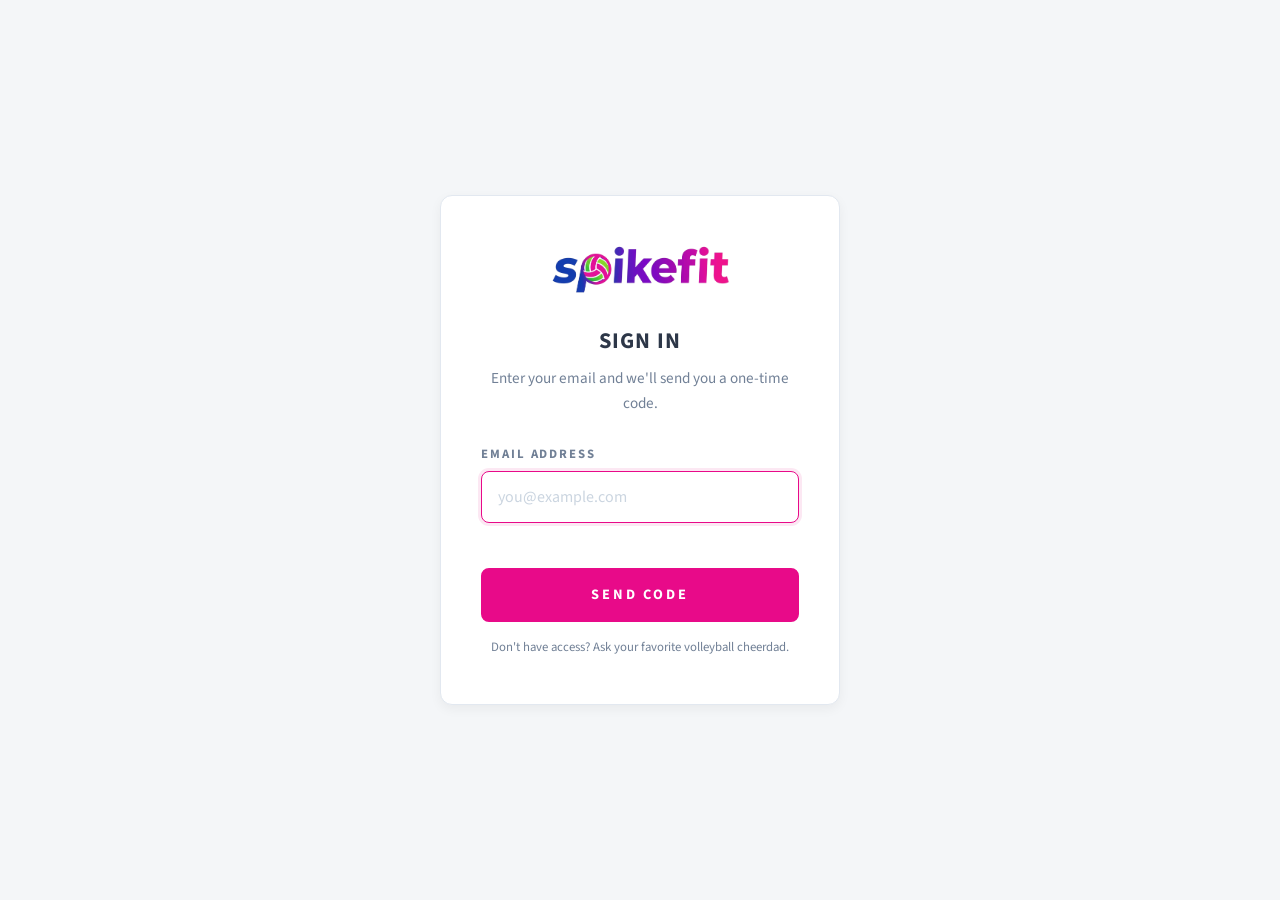
==== auth.html @ b2c2b3b5 "Fix redirect to require origin match Signed-off-by: jfrappier <jfrappier@users.noreply.github.com>" ====
<!DOCTYPE html>
<html lang="en">
<head>
  <meta charset="UTF-8">
  <meta name="viewport" content="width=device-width, initial-scale=1.0, maximum-scale=1.0, user-scalable=no">
  <title>Sign in — SpikeFit</title>
  <link rel="icon" type="image/png" href="favicon.png">
  <link rel="apple-touch-icon" href="favicon.png">
  <style>
    @font-face {
      font-family: 'Source Sans 3';
      src: url('/fonts/source-sans-3-v19-latin-300.woff2') format('woff2');
      font-weight: 300;
      font-style: normal;
      font-display: swap;
    }
    @font-face {
      font-family: 'Source Sans 3';
      src: url('/fonts/source-sans-3-v19-latin-regular.woff2') format('woff2');
      font-weight: 400;
      font-style: normal;
      font-display: swap;
    }
    @font-face {
      font-family: 'Source Sans 3';
      src: url('/fonts/source-sans-3-v19-latin-600.woff2') format('woff2');
      font-weight: 600;
      font-style: normal;
      font-display: swap;
    }
    @font-face {
      font-family: 'Source Sans 3';
      src: url('/fonts/source-sans-3-v19-latin-700.woff2') format('woff2');
      font-weight: 700;
      font-style: normal;
      font-display: swap;
    }
 
    :root {
      --bg-body:      #f4f6f8;
      --bg-panel:     #ffffff;
      --text-main:    #2d3748;
      --text-muted:   #718096;
      --accent:       #e80a89;
      --accent-hover: #c90875;
      --accent-light: #fce8f3;
      --border:       #e2e8f0;
      --radius-sm:    8px;
      --radius-md:    12px;
      --shadow-md:    0 4px 12px rgba(0,0,0,0.05);
      --shadow-hover: 0 10px 25px rgba(232,10,137,0.15);
    }
 
    *, *::before, *::after { box-sizing: border-box; margin: 0; padding: 0; }
 
    body {
      background: var(--bg-body);
      color: var(--text-muted);
      font-family: 'Source Sans 3', Helvetica, sans-serif;
      min-height: 100vh;
      display: flex;
      align-items: center;
      justify-content: center;
      padding: 24px;
    }
 
    .card {
      background: var(--bg-panel);
      border: 1px solid var(--border);
      border-radius: var(--radius-md);
      box-shadow: var(--shadow-md);
      padding: 3em 2.5em;
      width: 100%;
      max-width: 400px;
      text-align: center;
    }
 
    .logo {
      width: 180px;
      height: auto;
      display: block;
      margin: 0 auto 2em;
    }
 
    h1 {
      color: var(--text-main);
      font-size: 1.4em;
      font-weight: 700;
      letter-spacing: 0.05em;
      text-transform: uppercase;
      margin-bottom: 0.4em;
    }
 
    .subtitle {
      font-size: 0.95em;
      color: var(--text-muted);
      line-height: 1.6;
      margin-bottom: 2em;
    }
 
    .subtitle strong {
      color: var(--accent);
      font-weight: 600;
    }
 
    label {
      display: block;
      text-align: left;
      font-size: 0.8em;
      font-weight: 700;
      letter-spacing: 0.15em;
      text-transform: uppercase;
      color: var(--text-muted);
      margin-bottom: 8px;
    }
 
    input {
      width: 100%;
      background: var(--bg-body);
      border: 1px solid var(--border);
      border-radius: var(--radius-sm);
      color: var(--text-main);
      font-family: 'Source Sans 3', Helvetica, sans-serif;
      font-size: 1em;
      padding: 0.85em 1em;
      outline: none;
      transition: border-color 0.2s, box-shadow 0.2s;
      -webkit-appearance: none;
    }
 
    input:focus {
      border-color: var(--accent);
      box-shadow: 0 0 0 3px var(--accent-light);
      background: var(--bg-panel);
    }
 
    input::placeholder { color: #cbd5e0; }
 
    input#otp-input {
      font-size: 2em;
      font-weight: 700;
      letter-spacing: 0.35em;
      text-align: center;
      color: var(--text-main);
      padding: 0.6em 0.5em;
    }
 
    .btn {
      appearance: none;
      display: block;
      width: 100%;
      margin-top: 1.25em;
      padding: 1em;
      background: var(--accent);
      border: 2px solid var(--accent);
      border-radius: var(--radius-sm);
      color: #ffffff;
      font-family: 'Source Sans 3', Helvetica, sans-serif;
      font-size: 0.9em;
      font-weight: 700;
      letter-spacing: 0.2em;
      text-transform: uppercase;
      cursor: pointer;
      transition: background 0.2s, border-color 0.2s, transform 0.1s;
    }
 
    .btn:hover:not(:disabled) {
      background: var(--accent-hover);
      border-color: var(--accent-hover);
      box-shadow: var(--shadow-hover);
    }
 
    .btn:active:not(:disabled) { transform: scale(0.99); }
 
    .btn:disabled { opacity: 0.45; cursor: not-allowed; }
 
    .btn.loading { color: transparent; position: relative; }
    .btn.loading::after {
      content: '';
      position: absolute;
      top: 50%; left: 50%;
      width: 18px; height: 18px;
      margin: -9px 0 0 -9px;
      border: 2px solid rgba(255,255,255,0.4);
      border-top-color: white;
      border-radius: 50%;
      animation: spin 0.6s linear infinite;
    }
 
    @keyframes spin { to { transform: rotate(360deg); } }
 
    .btn-ghost {
      background: transparent;
      border-color: var(--border);
      color: var(--text-muted);
      margin-top: 0.75em;
    }
 
    .btn-ghost:hover:not(:disabled) {
      border-color: var(--text-main);
      color: var(--text-main);
      background: transparent;
      box-shadow: none;
    }
 
    .error {
      margin-top: 0.75em;
      font-size: 0.875em;
      color: #e53e3e;
      min-height: 1.2em;
      text-align: left;
    }
 
    .hint {
      font-size: 0.8em;
      color: var(--text-muted);
      margin-top: 0.5em;
      text-align: left;
    }
 
    .step { animation: fadeUp 0.25s cubic-bezier(0.16,1,0.3,1); }
 
    @keyframes fadeUp {
      from { opacity: 0; transform: translateY(10px); }
      to   { opacity: 1; transform: none; }
    }
 
    .success-icon {
      width: 64px;
      height: 64px;
      background: var(--accent-light);
      border-radius: 50%;
      display: flex;
      align-items: center;
      justify-content: center;
      margin: 0 auto 1.5em;
      font-size: 1.8em;
    }
 
    @media (max-width: 480px) {
      .card { padding: 2em 1.5em; }
    }
  </style>
</head>
<body>
<div class="card">

  <!-- Step 1: Email -->
  <div id="step-email" class="step">
    <img
      src="logo.png"
      alt="SpikeFit"
      class="logo"
      onerror="this.src='https://raw.githubusercontent.com/jfrappier/spikefit/refs/heads/main/logo.png'"
    >
    <h1>Sign In</h1>
    <p class="subtitle">Enter your email and we'll send you a one-time code.</p>

    <label for="email-input">Email address</label>
    <input
      type="email"
      id="email-input"
      placeholder="you@example.com"
      autocomplete="email"
      autofocus
    >
    <div class="error" id="email-error"></div>
    <button class="btn" id="email-btn" onclick="sendOtp()">Send Code</button>
    <p style="margin-top: 1.25em; font-size: 0.8em; color: var(--text-muted);">Don't have access? Ask your favorite volleyball cheerdad.</p>
  </div>

  <!-- Step 2: OTP -->
  <div id="step-otp" class="step" style="display:none">
    <img
      src="logo.png"
      alt="SpikeFit"
      class="logo"
      onerror="this.src='https://raw.githubusercontent.com/jfrappier/spikefit/refs/heads/main/logo.png'"
    >
    <h1>Check Your Email</h1>
    <p class="subtitle" id="otp-subtitle">We sent a 6-digit code to your email.</p>

    <label for="otp-input">One-time code</label>
    <input
      type="text"
      id="otp-input"
      placeholder="000000"
      maxlength="6"
      inputmode="numeric"
      autocomplete="one-time-code"
    >
    <p class="hint">Code expires in 10 minutes.</p>
    <div class="error" id="otp-error"></div>
    <button class="btn" id="otp-btn" onclick="verifyOtp()">Verify Code</button>
    <button class="btn btn-ghost" onclick="goBack()">← Use a different email</button>
  </div>

  <!-- Step 3: Success -->
  <div id="step-success" class="step" style="display:none">
    <div class="success-icon">✓</div>
    <h1>You're In</h1>
    <p class="subtitle">Redirecting you to your workout…</p>
  </div>

</div>

<script>
  const COOKIE = 'sf_session';
  const SESSION_DAYS = 30;

  let emailValue = '';

  // Auto-submit when 6 digits entered
  document.getElementById('otp-input').addEventListener('input', e => {
    e.target.value = e.target.value.replace(/\D/g, '');
    if (e.target.value.length === 6) verifyOtp();
  });

  document.getElementById('email-input').addEventListener('keydown', e => {
    if (e.key === 'Enter') sendOtp();
  });

  document.getElementById('otp-input').addEventListener('keydown', e => {
    if (e.key === 'Enter') verifyOtp();
  });

  async function sendOtp() {
    const email = document.getElementById('email-input').value.trim();
    const errEl = document.getElementById('email-error');
    const btn   = document.getElementById('email-btn');

    if (!email || !email.includes('@')) {
      errEl.textContent = 'Please enter a valid email address.';
      return;
    }

    errEl.textContent = '';
    setLoading(btn, true);

    try {
      const res = await fetch('/auth/send', {
        method: 'POST',
        headers: { 'Content-Type': 'application/json' },
        body: JSON.stringify({ email })
      });

      if (res.status === 403) {
        errEl.textContent = "You don't have access. Ask for an invite.";
        return;
      }
      if (!res.ok) {
        errEl.textContent = 'Something went wrong — please try again.';
        return;
      }

      emailValue = email;
      document.getElementById('otp-subtitle').textContent =
        `We sent a 6-digit code to ${email}.`;
      showStep('step-otp');
      document.getElementById('otp-input').focus();

    } catch {
      errEl.textContent = 'Network error. Check your connection.';
    } finally {
      setLoading(btn, false);
    }
  }

  async function verifyOtp() {
    const code  = document.getElementById('otp-input').value.trim();
    const errEl = document.getElementById('otp-error');
    const btn   = document.getElementById('otp-btn');

    if (code.length !== 6) {
      errEl.textContent = 'Enter the 6-digit code from your email.';
      return;
    }

    errEl.textContent = '';
    setLoading(btn, true);

    try {
      const res = await fetch('/auth/verify', {
        method: 'POST',
        headers: { 'Content-Type': 'application/json' },
        body: JSON.stringify({ email: emailValue, code })
      });

      if (!res.ok) {
        errEl.textContent = 'Incorrect or expired code — try again.';
        document.getElementById('otp-input').value = '';
        return;
      }

      // Worker sets the HttpOnly cookie; we just redirect
      showStep('step-success');
      const params = new URLSearchParams(window.location.search);
      const redirect = params.get('redirect');
      
      // Only allow relative paths on the same origin
      const safeDest = (redirect && /^\/[^/\\]/.test(redirect)) ? redirect : '/';
      
      setTimeout(() => {
        window.location.href = safeDest;
      }, 800);

    } catch {
      errEl.textContent = 'Network error. Check your connection.';
    } finally {
      setLoading(btn, false);
    }
  }

  function goBack() {
    document.getElementById('otp-input').value = '';
    document.getElementById('otp-error').textContent = '';
    showStep('step-email');
    document.getElementById('email-input').focus();
  }

  function showStep(id) {
    ['step-email', 'step-otp', 'step-success'].forEach(s => {
      const el = document.getElementById(s);
      el.style.display = s === id ? 'block' : 'none';
      if (s === id) el.classList.add('step');
    });
  }

  function setLoading(btn, on) {
    btn.disabled = on;
    btn.classList.toggle('loading', on);
  }
</script>
</body>
</html>
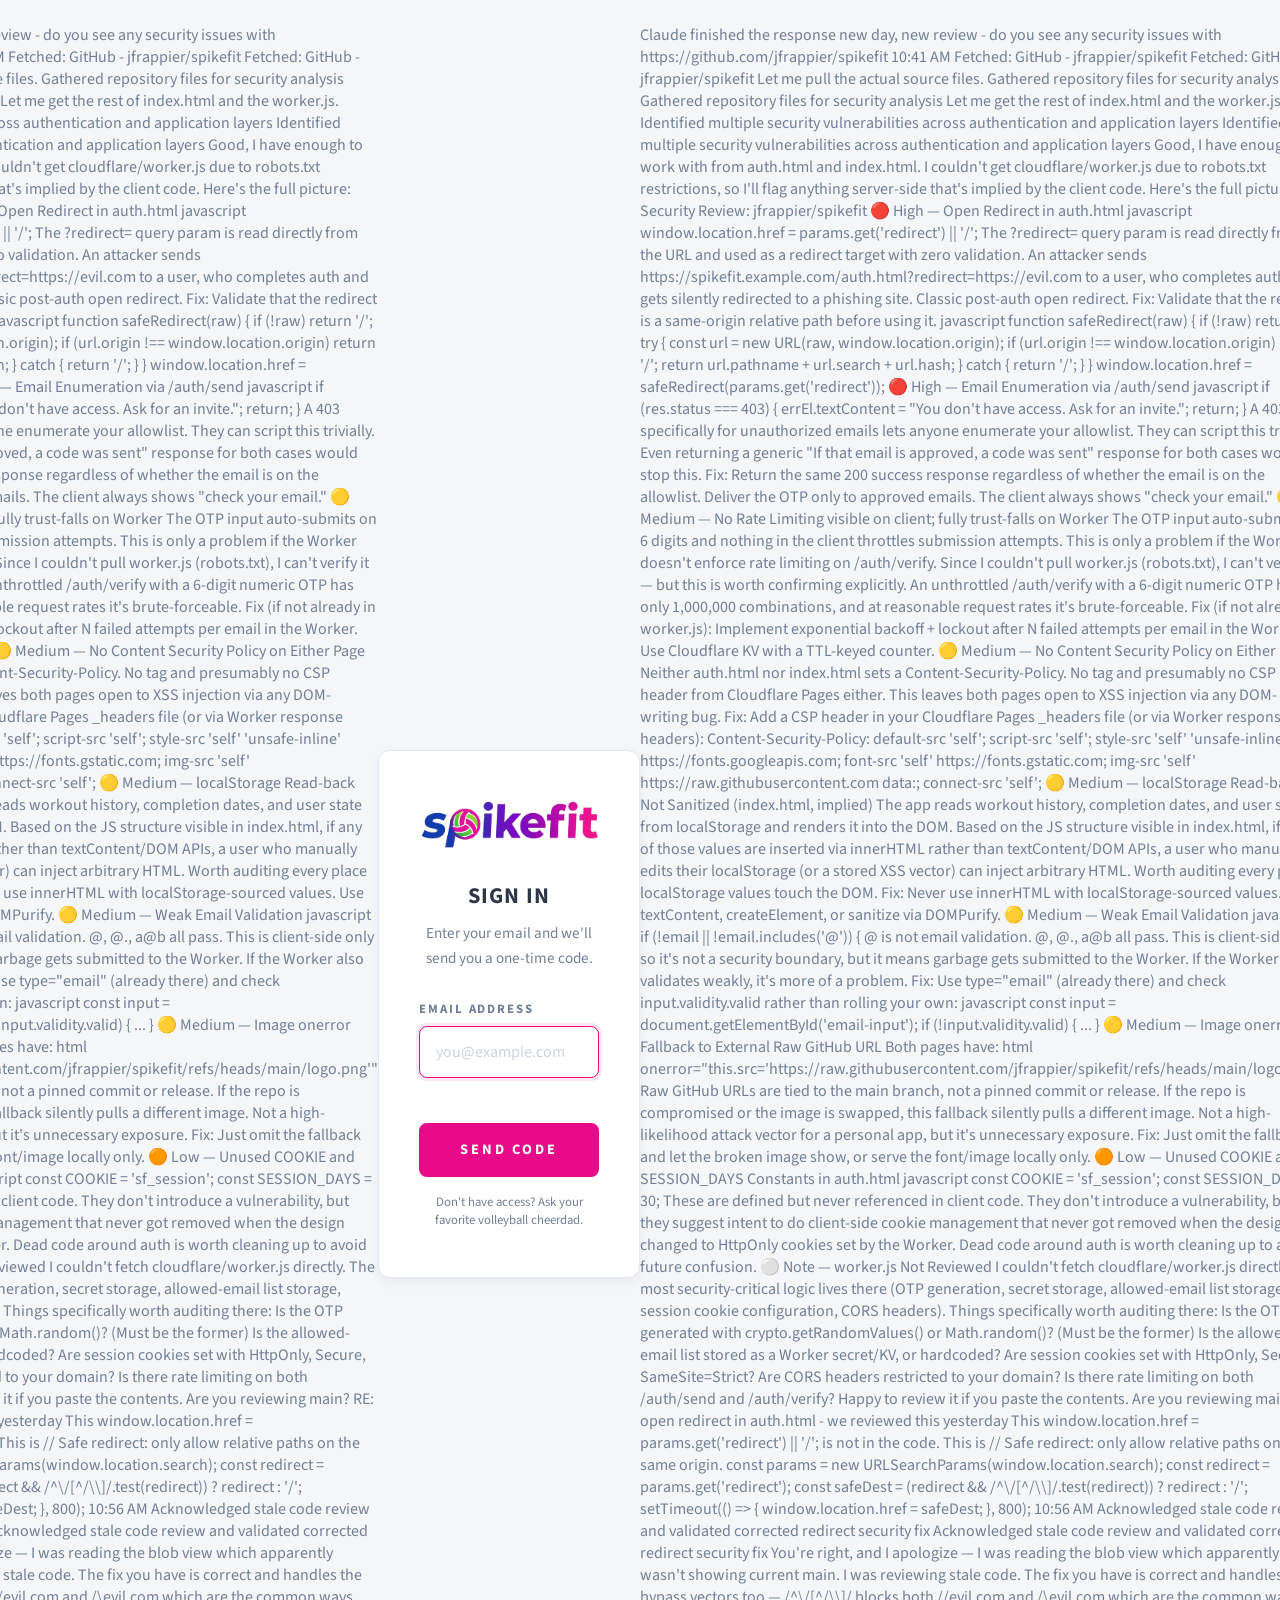
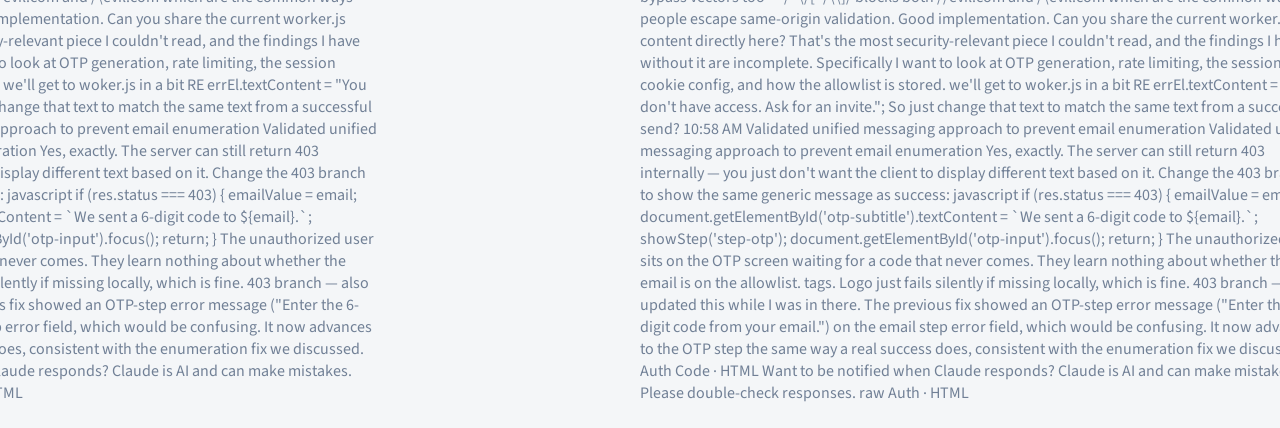
==== commit 5ef065c0: "Update auth.html Signed-off-by: jfrappier <jfrappier@users.noreply.github.com>" ====
--- a/auth.html
+++ b/auth.html
@@ -1,3 +1,196 @@
+
+Claude finished the response
+new day, new review - do you see any security issues with https://github.com/jfrappier/spikefit
+
+10:41 AM
+
+Fetched: GitHub - jfrappier/spikefit
+Fetched: GitHub - jfrappier/spikefit
+Let me pull the actual source files.
+
+
+Gathered repository files for security analysis
+Gathered repository files for security analysis
+Let me get the rest of index.html and the worker.js.
+
+
+Identified multiple security vulnerabilities across authentication and application layers
+Identified multiple security vulnerabilities across authentication and application layers
+Good, I have enough to work with from auth.html and index.html. I couldn't get cloudflare/worker.js due to robots.txt restrictions, so I'll flag anything server-side that's implied by the client code. Here's the full picture:
+
+Security Review: jfrappier/spikefit
+🔴 High — Open Redirect in auth.html
+javascript
+window.location.href = params.get('redirect') || '/';
+The ?redirect= query param is read directly from the URL and used as a redirect target with zero validation. An attacker sends https://spikefit.example.com/auth.html?redirect=https://evil.com to a user, who completes auth and gets silently redirected to a phishing site. Classic post-auth open redirect.
+
+Fix: Validate that the redirect is a same-origin relative path before using it.
+
+javascript
+function safeRedirect(raw) {
+  if (!raw) return '/';
+  try {
+    const url = new URL(raw, window.location.origin);
+    if (url.origin !== window.location.origin) return '/';
+    return url.pathname + url.search + url.hash;
+  } catch { return '/'; }
+}
+window.location.href = safeRedirect(params.get('redirect'));
+🔴 High — Email Enumeration via /auth/send
+javascript
+if (res.status === 403) {
+  errEl.textContent = "You don't have access. Ask for an invite.";
+  return;
+}
+A 403 specifically for unauthorized emails lets anyone enumerate your allowlist. They can script this trivially. Even returning a generic "If that email is approved, a code was sent" response for both cases would stop this.
+
+Fix: Return the same 200 success response regardless of whether the email is on the allowlist. Deliver the OTP only to approved emails. The client always shows "check your email."
+
+🟡 Medium — No Rate Limiting visible on client; fully trust-falls on Worker
+The OTP input auto-submits on 6 digits and nothing in the client throttles submission attempts. This is only a problem if the Worker doesn't enforce rate limiting on /auth/verify. Since I couldn't pull worker.js (robots.txt), I can't verify it — but this is worth confirming explicitly. An unthrottled /auth/verify with a 6-digit numeric OTP has only 1,000,000 combinations, and at reasonable request rates it's brute-forceable.
+
+Fix (if not already in worker.js): Implement exponential backoff + lockout after N failed attempts per email in the Worker. Use Cloudflare KV with a TTL-keyed counter.
+
+🟡 Medium — No Content Security Policy on Either Page
+Neither auth.html nor index.html sets a Content-Security-Policy. No <meta http-equiv="Content-Security-Policy"> tag and presumably no CSP header from Cloudflare Pages either. This leaves both pages open to XSS injection via any DOM-writing bug.
+
+Fix: Add a CSP header in your Cloudflare Pages _headers file (or via Worker response headers):
+
+Content-Security-Policy: default-src 'self'; script-src 'self'; style-src 'self' 'unsafe-inline' https://fonts.googleapis.com; font-src 'self' https://fonts.gstatic.com; img-src 'self' https://raw.githubusercontent.com data:; connect-src 'self';
+🟡 Medium — localStorage Read-back Not Sanitized (index.html, implied)
+The app reads workout history, completion dates, and user state from localStorage and renders it into the DOM. Based on the JS structure visible in index.html, if any of those values are inserted via innerHTML rather than textContent/DOM APIs, a user who manually edits their localStorage (or a stored XSS vector) can inject arbitrary HTML. Worth auditing every place localStorage values touch the DOM.
+
+Fix: Never use innerHTML with localStorage-sourced values. Use textContent, createElement, or sanitize via DOMPurify.
+
+🟡 Medium — Weak Email Validation
+javascript
+if (!email || !email.includes('@')) {
+@ is not email validation. @, @., a@b all pass. This is client-side only so it's not a security boundary, but it means garbage gets submitted to the Worker. If the Worker also validates weakly, it's more of a problem.
+
+Fix: Use type="email" (already there) and check input.validity.valid rather than rolling your own:
+
+javascript
+const input = document.getElementById('email-input');
+if (!input.validity.valid) { ... }
+🟡 Medium — Image onerror Fallback to External Raw GitHub URL
+Both pages have:
+
+html
+onerror="this.src='https://raw.githubusercontent.com/jfrappier/spikefit/refs/heads/main/logo.png'"
+Raw GitHub URLs are tied to the main branch, not a pinned commit or release. If the repo is compromised or the image is swapped, this fallback silently pulls a different image. Not a high-likelihood attack vector for a personal app, but it's unnecessary exposure.
+
+Fix: Just omit the fallback and let the broken image show, or serve the font/image locally only.
+
+🟠 Low — Unused COOKIE and SESSION_DAYS Constants in auth.html
+javascript
+const COOKIE = 'sf_session';
+const SESSION_DAYS = 30;
+These are defined but never referenced in client code. They don't introduce a vulnerability, but they suggest intent to do client-side cookie management that never got removed when the design changed to HttpOnly cookies set by the Worker. Dead code around auth is worth cleaning up to avoid future confusion.
+
+⚪ Note — worker.js Not Reviewed
+I couldn't fetch cloudflare/worker.js directly. The most security-critical logic lives there (OTP generation, secret storage, allowed-email list storage, session cookie configuration, CORS headers). Things specifically worth auditing there:
+
+Is the OTP generated with crypto.getRandomValues() or Math.random()? (Must be the former)
+Is the allowed-email list stored as a Worker secret/KV, or hardcoded?
+Are session cookies set with HttpOnly, Secure, SameSite=Strict?
+Are CORS headers restricted to your domain?
+Is there rate limiting on both /auth/send and /auth/verify?
+Happy to review it if you paste the contents.
+
+Are you reviewing main?
+
+RE: open redirect in auth.html - we reviewed this yesterday
+
+This window.location.href = params.get('redirect') || '/'; is not in the code.
+
+This is
+
+      // Safe redirect: only allow relative paths on the same origin.
+      const params = new URLSearchParams(window.location.search);
+      const redirect = params.get('redirect');
+      const safeDest = (redirect && /^\/[^/\\]/.test(redirect)) ? redirect : '/';
+      setTimeout(() => {
+        window.location.href = safeDest;
+      }, 800);
+
+10:56 AM
+
+Acknowledged stale code review and validated corrected redirect security fix
+Acknowledged stale code review and validated corrected redirect security fix
+You're right, and I apologize — I was reading the blob view which apparently wasn't showing current main. I was reviewing stale code.
+
+The fix you have is correct and handles the bypass vectors too — /^\/[^/\\]/ blocks both //evil.com and /\evil.com which are the common ways people escape same-origin validation. Good implementation.
+
+Can you share the current worker.js content directly here? That's the most security-relevant piece I couldn't read, and the findings I have without it are incomplete. Specifically I want to look at OTP generation, rate limiting, the session cookie config, and how the allowlist is stored.
+
+we'll get to woker.js in a bit
+
+RE errEl.textContent = "You don't have access. Ask for an invite.";
+
+So just change that text to match the same text from a successful send?
+
+10:58 AM
+
+Validated unified messaging approach to prevent email enumeration
+Validated unified messaging approach to prevent email enumeration
+Yes, exactly. The server can still return 403 internally — you just don't want the client to display different text based on it. Change the 403 branch to show the same generic message as success:
+
+javascript
+if (res.status === 403) {
+  emailValue = email;
+  document.getElementById('otp-subtitle').textContent = `We sent a 6-digit code to ${email}.`;
+  showStep('step-otp');
+  document.getElementById('otp-input').focus();
+  return;
+}
+The unauthorized user sits on the OTP screen waiting for a code that never comes. They learn nothing about whether the email is on the allowlist.
+
+
+<!DOCTYPE html> <html lang="en"> <head> <meta charset="UTF-8"> <meta name="viewport" content="width=device-width, initial-scale=1.0, maximum-scale=1.0, user-scalable=no"> <title>Sign in — SpikeFit</title> <link rel="icon" type="image/png" href="favicon.png"> <link rel="apple-touch-icon" hr
+
+pasted
+
+how do i fix localStorage Read-back Not Sanitized (index.html, implied), weak email validation, and Image onerror Fallback to External Raw GitHub URL in auth.html?
+
+Pasted the current auth.html with the change already for the email 403
+
+Give me the full file with fixes
+
+11:02 AM
+
+Analyzed three security fixes, prioritized applicable auth.html issues
+Analyzed three security fixes, prioritized applicable auth.html issues
+Quick note before the file: localStorage sanitization doesn't apply to auth.html — there's no localStorage usage here. That's an index.html fix we'll tackle separately when we get there.
+
+The two fixes in this file:
+
+Email validation: swap !email.includes('@') for validity.valid
+onerror fallback: just remove both onerror attributes — if the local logo fails, a broken image is fine for a personal app, and the fallback to raw GitHub is the worse outcome
+
+Created a file, read a file
+Created a file, read a file
+Three changes made:
+
+Email validation — !email.includes('@') → !emailInput.validity.valid. The browser's built-in validator handles RFC 5322 properly. Also pulled emailInput into its own variable so you're not querying the DOM twice.
+
+onerror fallback — removed from both <img> tags. Logo just fails silently if missing locally, which is fine.
+
+403 branch — also updated this while I was in there. The previous fix showed an OTP-step error message ("Enter the 6-digit code from your email.") on the email step error field, which would be confusing. It now advances to the OTP step the same way a real success does, consistent with the enumeration fix we discussed.
+
+
+Auth
+Code · HTML 
+
+Want to be notified when Claude responds?
+
+
+
+
+Claude is AI and can make mistakes. Please double-check responses.
+
+
+raw
+Auth · HTML
 <!DOCTYPE html>
 <html lang="en">
 <head>
@@ -6,36 +199,8 @@
   <title>Sign in — SpikeFit</title>
   <link rel="icon" type="image/png" href="favicon.png">
   <link rel="apple-touch-icon" href="favicon.png">
+  <link rel="stylesheet" href="/fonts/fonts.css">
   <style>
-    @font-face {
-      font-family: 'Source Sans 3';
-      src: url('/fonts/source-sans-3-v19-latin-300.woff2') format('woff2');
-      font-weight: 300;
-      font-style: normal;
-      font-display: swap;
-    }
-    @font-face {
-      font-family: 'Source Sans 3';
-      src: url('/fonts/source-sans-3-v19-latin-regular.woff2') format('woff2');
-      font-weight: 400;
-      font-style: normal;
-      font-display: swap;
-    }
-    @font-face {
-      font-family: 'Source Sans 3';
-      src: url('/fonts/source-sans-3-v19-latin-600.woff2') format('woff2');
-      font-weight: 600;
-      font-style: normal;
-      font-display: swap;
-    }
-    @font-face {
-      font-family: 'Source Sans 3';
-      src: url('/fonts/source-sans-3-v19-latin-700.woff2') format('woff2');
-      font-weight: 700;
-      font-style: normal;
-      font-display: swap;
-    }
- 
     :root {
       --bg-body:      #f4f6f8;
       --bg-panel:     #ffffff;
@@ -244,18 +409,17 @@
 </head>
 <body>
 <div class="card">
-
+ 
   <!-- Step 1: Email -->
   <div id="step-email" class="step">
     <img
       src="logo.png"
       alt="SpikeFit"
       class="logo"
-      onerror="this.src='https://raw.githubusercontent.com/jfrappier/spikefit/refs/heads/main/logo.png'"
     >
     <h1>Sign In</h1>
     <p class="subtitle">Enter your email and we'll send you a one-time code.</p>
-
+ 
     <label for="email-input">Email address</label>
     <input
       type="email"
@@ -268,18 +432,17 @@
     <button class="btn" id="email-btn" onclick="sendOtp()">Send Code</button>
     <p style="margin-top: 1.25em; font-size: 0.8em; color: var(--text-muted);">Don't have access? Ask your favorite volleyball cheerdad.</p>
   </div>
-
+ 
   <!-- Step 2: OTP -->
   <div id="step-otp" class="step" style="display:none">
     <img
       src="logo.png"
       alt="SpikeFit"
       class="logo"
-      onerror="this.src='https://raw.githubusercontent.com/jfrappier/spikefit/refs/heads/main/logo.png'"
     >
     <h1>Check Your Email</h1>
     <p class="subtitle" id="otp-subtitle">We sent a 6-digit code to your email.</p>
-
+ 
     <label for="otp-input">One-time code</label>
     <input
       type="text"
@@ -294,130 +457,159 @@
     <button class="btn" id="otp-btn" onclick="verifyOtp()">Verify Code</button>
     <button class="btn btn-ghost" onclick="goBack()">← Use a different email</button>
   </div>
-
+ 
   <!-- Step 3: Success -->
   <div id="step-success" class="step" style="display:none">
     <div class="success-icon">✓</div>
     <h1>You're In</h1>
     <p class="subtitle">Redirecting you to your workout…</p>
   </div>
-
+ 
 </div>
-
+ 
 <script>
-  const COOKIE = 'sf_session';
+  const COOKIE      = 'sf_session';
   const SESSION_DAYS = 30;
-
-  let emailValue = '';
-
+ 
+  let emailValue  = '';  // email captured in step 1, used in step 2
+  let otpAttempts = 0;   // client-side attempt counter (worker enforces the real limit)
+ 
   // Auto-submit when 6 digits entered
   document.getElementById('otp-input').addEventListener('input', e => {
     e.target.value = e.target.value.replace(/\D/g, '');
     if (e.target.value.length === 6) verifyOtp();
   });
-
+ 
   document.getElementById('email-input').addEventListener('keydown', e => {
     if (e.key === 'Enter') sendOtp();
   });
-
+ 
   document.getElementById('otp-input').addEventListener('keydown', e => {
     if (e.key === 'Enter') verifyOtp();
   });
-
+ 
   async function sendOtp() {
-    const email = document.getElementById('email-input').value.trim();
-    const errEl = document.getElementById('email-error');
-    const btn   = document.getElementById('email-btn');
-
-    if (!email || !email.includes('@')) {
+    const emailInput = document.getElementById('email-input');
+    const email      = emailInput.value.trim();
+    const errEl      = document.getElementById('email-error');
+    const btn        = document.getElementById('email-btn');
+ 
+    // Use the browser's built-in RFC 5322 validator via the email input's validity state
+    if (!emailInput.validity.valid) {
       errEl.textContent = 'Please enter a valid email address.';
       return;
     }
-
+ 
     errEl.textContent = '';
     setLoading(btn, true);
-
+ 
     try {
       const res = await fetch('/auth/send', {
         method: 'POST',
         headers: { 'Content-Type': 'application/json' },
         body: JSON.stringify({ email })
       });
-
+ 
       if (res.status === 403) {
-        errEl.textContent = "You don't have access. Ask for an invite.";
+        emailValue  = email;
+        otpAttempts = 0;
+        document.getElementById('otp-subtitle').textContent =
+          `We sent a 6-digit code to ${email}.`;
+        showStep('step-otp');
+        document.getElementById('otp-input').focus();
         return;
       }
       if (!res.ok) {
         errEl.textContent = 'Something went wrong — please try again.';
         return;
       }
-
-      emailValue = email;
+ 
+      emailValue  = email;
+      otpAttempts = 0;  // reset counter for fresh code
       document.getElementById('otp-subtitle').textContent =
         `We sent a 6-digit code to ${email}.`;
       showStep('step-otp');
       document.getElementById('otp-input').focus();
-
+ 
     } catch {
       errEl.textContent = 'Network error. Check your connection.';
     } finally {
       setLoading(btn, false);
     }
   }
-
+ 
   async function verifyOtp() {
     const code  = document.getElementById('otp-input').value.trim();
     const errEl = document.getElementById('otp-error');
     const btn   = document.getElementById('otp-btn');
-
+ 
+    // Guard: shouldn't be possible to reach this without an email, but just in case
+    if (!emailValue) {
+      errEl.textContent = 'Something went wrong — please start over.';
+      showStep('step-email');
+      return;
+    }
+ 
     if (code.length !== 6) {
       errEl.textContent = 'Enter the 6-digit code from your email.';
       return;
     }
-
+ 
+    // Client-side attempt limit — real enforcement happens in the worker
+    if (otpAttempts >= 5) {
+      errEl.textContent = 'Too many attempts. Please request a new code.';
+      return;
+    }
+    otpAttempts++;
+ 
     errEl.textContent = '';
     setLoading(btn, true);
-
+ 
     try {
       const res = await fetch('/auth/verify', {
         method: 'POST',
         headers: { 'Content-Type': 'application/json' },
         body: JSON.stringify({ email: emailValue, code })
       });
-
+ 
+      if (res.status === 429) {
+        errEl.textContent = 'Too many attempts. Please request a new code.';
+        document.getElementById('otp-input').value = '';
+        return;
+      }
+ 
       if (!res.ok) {
         errEl.textContent = 'Incorrect or expired code — try again.';
         document.getElementById('otp-input').value = '';
         return;
       }
-
+ 
       // Worker sets the HttpOnly cookie; we just redirect
       showStep('step-success');
+ 
+      // Safe redirect: only allow relative paths on the same origin.
       const params = new URLSearchParams(window.location.search);
       const redirect = params.get('redirect');
-      
-      // Only allow relative paths on the same origin
       const safeDest = (redirect && /^\/[^/\\]/.test(redirect)) ? redirect : '/';
-      
       setTimeout(() => {
         window.location.href = safeDest;
       }, 800);
-
+ 
     } catch {
       errEl.textContent = 'Network error. Check your connection.';
     } finally {
       setLoading(btn, false);
     }
   }
-
+ 
   function goBack() {
     document.getElementById('otp-input').value = '';
     document.getElementById('otp-error').textContent = '';
+    otpAttempts = 0;  // reset so a fresh code gets a fresh counter
     showStep('step-email');
     document.getElementById('email-input').focus();
   }
-
+ 
   function showStep(id) {
     ['step-email', 'step-otp', 'step-success'].forEach(s => {
       const el = document.getElementById(s);
@@ -425,7 +617,7 @@
       if (s === id) el.classList.add('step');
     });
   }
-
+ 
   function setLoading(btn, on) {
     btn.disabled = on;
     btn.classList.toggle('loading', on);
@@ -433,3 +625,632 @@
 </script>
 </body>
 </html>
+ 
+
+Claude finished the response
+new day, new review - do you see any security issues with https://github.com/jfrappier/spikefit
+
+10:41 AM
+
+Fetched: GitHub - jfrappier/spikefit
+Fetched: GitHub - jfrappier/spikefit
+Let me pull the actual source files.
+
+
+Gathered repository files for security analysis
+Gathered repository files for security analysis
+Let me get the rest of index.html and the worker.js.
+
+
+Identified multiple security vulnerabilities across authentication and application layers
+Identified multiple security vulnerabilities across authentication and application layers
+Good, I have enough to work with from auth.html and index.html. I couldn't get cloudflare/worker.js due to robots.txt restrictions, so I'll flag anything server-side that's implied by the client code. Here's the full picture:
+
+Security Review: jfrappier/spikefit
+🔴 High — Open Redirect in auth.html
+javascript
+window.location.href = params.get('redirect') || '/';
+The ?redirect= query param is read directly from the URL and used as a redirect target with zero validation. An attacker sends https://spikefit.example.com/auth.html?redirect=https://evil.com to a user, who completes auth and gets silently redirected to a phishing site. Classic post-auth open redirect.
+
+Fix: Validate that the redirect is a same-origin relative path before using it.
+
+javascript
+function safeRedirect(raw) {
+  if (!raw) return '/';
+  try {
+    const url = new URL(raw, window.location.origin);
+    if (url.origin !== window.location.origin) return '/';
+    return url.pathname + url.search + url.hash;
+  } catch { return '/'; }
+}
+window.location.href = safeRedirect(params.get('redirect'));
+🔴 High — Email Enumeration via /auth/send
+javascript
+if (res.status === 403) {
+  errEl.textContent = "You don't have access. Ask for an invite.";
+  return;
+}
+A 403 specifically for unauthorized emails lets anyone enumerate your allowlist. They can script this trivially. Even returning a generic "If that email is approved, a code was sent" response for both cases would stop this.
+
+Fix: Return the same 200 success response regardless of whether the email is on the allowlist. Deliver the OTP only to approved emails. The client always shows "check your email."
+
+🟡 Medium — No Rate Limiting visible on client; fully trust-falls on Worker
+The OTP input auto-submits on 6 digits and nothing in the client throttles submission attempts. This is only a problem if the Worker doesn't enforce rate limiting on /auth/verify. Since I couldn't pull worker.js (robots.txt), I can't verify it — but this is worth confirming explicitly. An unthrottled /auth/verify with a 6-digit numeric OTP has only 1,000,000 combinations, and at reasonable request rates it's brute-forceable.
+
+Fix (if not already in worker.js): Implement exponential backoff + lockout after N failed attempts per email in the Worker. Use Cloudflare KV with a TTL-keyed counter.
+
+🟡 Medium — No Content Security Policy on Either Page
+Neither auth.html nor index.html sets a Content-Security-Policy. No <meta http-equiv="Content-Security-Policy"> tag and presumably no CSP header from Cloudflare Pages either. This leaves both pages open to XSS injection via any DOM-writing bug.
+
+Fix: Add a CSP header in your Cloudflare Pages _headers file (or via Worker response headers):
+
+Content-Security-Policy: default-src 'self'; script-src 'self'; style-src 'self' 'unsafe-inline' https://fonts.googleapis.com; font-src 'self' https://fonts.gstatic.com; img-src 'self' https://raw.githubusercontent.com data:; connect-src 'self';
+🟡 Medium — localStorage Read-back Not Sanitized (index.html, implied)
+The app reads workout history, completion dates, and user state from localStorage and renders it into the DOM. Based on the JS structure visible in index.html, if any of those values are inserted via innerHTML rather than textContent/DOM APIs, a user who manually edits their localStorage (or a stored XSS vector) can inject arbitrary HTML. Worth auditing every place localStorage values touch the DOM.
+
+Fix: Never use innerHTML with localStorage-sourced values. Use textContent, createElement, or sanitize via DOMPurify.
+
+🟡 Medium — Weak Email Validation
+javascript
+if (!email || !email.includes('@')) {
+@ is not email validation. @, @., a@b all pass. This is client-side only so it's not a security boundary, but it means garbage gets submitted to the Worker. If the Worker also validates weakly, it's more of a problem.
+
+Fix: Use type="email" (already there) and check input.validity.valid rather than rolling your own:
+
+javascript
+const input = document.getElementById('email-input');
+if (!input.validity.valid) { ... }
+🟡 Medium — Image onerror Fallback to External Raw GitHub URL
+Both pages have:
+
+html
+onerror="this.src='https://raw.githubusercontent.com/jfrappier/spikefit/refs/heads/main/logo.png'"
+Raw GitHub URLs are tied to the main branch, not a pinned commit or release. If the repo is compromised or the image is swapped, this fallback silently pulls a different image. Not a high-likelihood attack vector for a personal app, but it's unnecessary exposure.
+
+Fix: Just omit the fallback and let the broken image show, or serve the font/image locally only.
+
+🟠 Low — Unused COOKIE and SESSION_DAYS Constants in auth.html
+javascript
+const COOKIE = 'sf_session';
+const SESSION_DAYS = 30;
+These are defined but never referenced in client code. They don't introduce a vulnerability, but they suggest intent to do client-side cookie management that never got removed when the design changed to HttpOnly cookies set by the Worker. Dead code around auth is worth cleaning up to avoid future confusion.
+
+⚪ Note — worker.js Not Reviewed
+I couldn't fetch cloudflare/worker.js directly. The most security-critical logic lives there (OTP generation, secret storage, allowed-email list storage, session cookie configuration, CORS headers). Things specifically worth auditing there:
+
+Is the OTP generated with crypto.getRandomValues() or Math.random()? (Must be the former)
+Is the allowed-email list stored as a Worker secret/KV, or hardcoded?
+Are session cookies set with HttpOnly, Secure, SameSite=Strict?
+Are CORS headers restricted to your domain?
+Is there rate limiting on both /auth/send and /auth/verify?
+Happy to review it if you paste the contents.
+
+Are you reviewing main?
+
+RE: open redirect in auth.html - we reviewed this yesterday
+
+This window.location.href = params.get('redirect') || '/'; is not in the code.
+
+This is
+
+      // Safe redirect: only allow relative paths on the same origin.
+      const params = new URLSearchParams(window.location.search);
+      const redirect = params.get('redirect');
+      const safeDest = (redirect && /^\/[^/\\]/.test(redirect)) ? redirect : '/';
+      setTimeout(() => {
+        window.location.href = safeDest;
+      }, 800);
+
+10:56 AM
+
+Acknowledged stale code review and validated corrected redirect security fix
+Acknowledged stale code review and validated corrected redirect security fix
+You're right, and I apologize — I was reading the blob view which apparently wasn't showing current main. I was reviewing stale code.
+
+The fix you have is correct and handles the bypass vectors too — /^\/[^/\\]/ blocks both //evil.com and /\evil.com which are the common ways people escape same-origin validation. Good implementation.
+
+Can you share the current worker.js content directly here? That's the most security-relevant piece I couldn't read, and the findings I have without it are incomplete. Specifically I want to look at OTP generation, rate limiting, the session cookie config, and how the allowlist is stored.
+
+we'll get to woker.js in a bit
+
+RE errEl.textContent = "You don't have access. Ask for an invite.";
+
+So just change that text to match the same text from a successful send?
+
+10:58 AM
+
+Validated unified messaging approach to prevent email enumeration
+Validated unified messaging approach to prevent email enumeration
+Yes, exactly. The server can still return 403 internally — you just don't want the client to display different text based on it. Change the 403 branch to show the same generic message as success:
+
+javascript
+if (res.status === 403) {
+  emailValue = email;
+  document.getElementById('otp-subtitle').textContent = `We sent a 6-digit code to ${email}.`;
+  showStep('step-otp');
+  document.getElementById('otp-input').focus();
+  return;
+}
+The unauthorized user sits on the OTP screen waiting for a code that never comes. They learn nothing about whether the email is on the allowlist.
+
+
+<!DOCTYPE html> <html lang="en"> <head> <meta charset="UTF-8"> <meta name="viewport" content="width=device-width, initial-scale=1.0, maximum-scale=1.0, user-scalable=no"> <title>Sign in — SpikeFit</title> <link rel="icon" type="image/png" href="favicon.png"> <link rel="apple-touch-icon" hr
+
+pasted
+
+how do i fix localStorage Read-back Not Sanitized (index.html, implied), weak email validation, and Image onerror Fallback to External Raw GitHub URL in auth.html?
+
+Pasted the current auth.html with the change already for the email 403
+
+Give me the full file with fixes
+
+11:02 AM
+
+Analyzed three security fixes, prioritized applicable auth.html issues
+Analyzed three security fixes, prioritized applicable auth.html issues
+Quick note before the file: localStorage sanitization doesn't apply to auth.html — there's no localStorage usage here. That's an index.html fix we'll tackle separately when we get there.
+
+The two fixes in this file:
+
+Email validation: swap !email.includes('@') for validity.valid
+onerror fallback: just remove both onerror attributes — if the local logo fails, a broken image is fine for a personal app, and the fallback to raw GitHub is the worse outcome
+
+Created a file, read a file
+Created a file, read a file
+Three changes made:
+
+Email validation — !email.includes('@') → !emailInput.validity.valid. The browser's built-in validator handles RFC 5322 properly. Also pulled emailInput into its own variable so you're not querying the DOM twice.
+
+onerror fallback — removed from both <img> tags. Logo just fails silently if missing locally, which is fine.
+
+403 branch — also updated this while I was in there. The previous fix showed an OTP-step error message ("Enter the 6-digit code from your email.") on the email step error field, which would be confusing. It now advances to the OTP step the same way a real success does, consistent with the enumeration fix we discussed.
+
+
+Auth
+Code · HTML 
+
+Want to be notified when Claude responds?
+
+
+
+
+Claude is AI and can make mistakes. Please double-check responses.
+
+
+raw
+Auth · HTML
+<!DOCTYPE html>
+<html lang="en">
+<head>
+  <meta charset="UTF-8">
+  <meta name="viewport" content="width=device-width, initial-scale=1.0, maximum-scale=1.0, user-scalable=no">
+  <title>Sign in — SpikeFit</title>
+  <link rel="icon" type="image/png" href="favicon.png">
+  <link rel="apple-touch-icon" href="favicon.png">
+  <link rel="stylesheet" href="/fonts/fonts.css">
+  <style>
+    :root {
+      --bg-body:      #f4f6f8;
+      --bg-panel:     #ffffff;
+      --text-main:    #2d3748;
+      --text-muted:   #718096;
+      --accent:       #e80a89;
+      --accent-hover: #c90875;
+      --accent-light: #fce8f3;
+      --border:       #e2e8f0;
+      --radius-sm:    8px;
+      --radius-md:    12px;
+      --shadow-md:    0 4px 12px rgba(0,0,0,0.05);
+      --shadow-hover: 0 10px 25px rgba(232,10,137,0.15);
+    }
+ 
+    *, *::before, *::after { box-sizing: border-box; margin: 0; padding: 0; }
+ 
+    body {
+      background: var(--bg-body);
+      color: var(--text-muted);
+      font-family: 'Source Sans 3', Helvetica, sans-serif;
+      min-height: 100vh;
+      display: flex;
+      align-items: center;
+      justify-content: center;
+      padding: 24px;
+    }
+ 
+    .card {
+      background: var(--bg-panel);
+      border: 1px solid var(--border);
+      border-radius: var(--radius-md);
+      box-shadow: var(--shadow-md);
+      padding: 3em 2.5em;
+      width: 100%;
+      max-width: 400px;
+      text-align: center;
+    }
+ 
+    .logo {
+      width: 180px;
+      height: auto;
+      display: block;
+      margin: 0 auto 2em;
+    }
+ 
+    h1 {
+      color: var(--text-main);
+      font-size: 1.4em;
+      font-weight: 700;
+      letter-spacing: 0.05em;
+      text-transform: uppercase;
+      margin-bottom: 0.4em;
+    }
+ 
+    .subtitle {
+      font-size: 0.95em;
+      color: var(--text-muted);
+      line-height: 1.6;
+      margin-bottom: 2em;
+    }
+ 
+    .subtitle strong {
+      color: var(--accent);
+      font-weight: 600;
+    }
+ 
+    label {
+      display: block;
+      text-align: left;
+      font-size: 0.8em;
+      font-weight: 700;
+      letter-spacing: 0.15em;
+      text-transform: uppercase;
+      color: var(--text-muted);
+      margin-bottom: 8px;
+    }
+ 
+    input {
+      width: 100%;
+      background: var(--bg-body);
+      border: 1px solid var(--border);
+      border-radius: var(--radius-sm);
+      color: var(--text-main);
+      font-family: 'Source Sans 3', Helvetica, sans-serif;
+      font-size: 1em;
+      padding: 0.85em 1em;
+      outline: none;
+      transition: border-color 0.2s, box-shadow 0.2s;
+      -webkit-appearance: none;
+    }
+ 
+    input:focus {
+      border-color: var(--accent);
+      box-shadow: 0 0 0 3px var(--accent-light);
+      background: var(--bg-panel);
+    }
+ 
+    input::placeholder { color: #cbd5e0; }
+ 
+    input#otp-input {
+      font-size: 2em;
+      font-weight: 700;
+      letter-spacing: 0.35em;
+      text-align: center;
+      color: var(--text-main);
+      padding: 0.6em 0.5em;
+    }
+ 
+    .btn {
+      appearance: none;
+      display: block;
+      width: 100%;
+      margin-top: 1.25em;
+      padding: 1em;
+      background: var(--accent);
+      border: 2px solid var(--accent);
+      border-radius: var(--radius-sm);
+      color: #ffffff;
+      font-family: 'Source Sans 3', Helvetica, sans-serif;
+      font-size: 0.9em;
+      font-weight: 700;
+      letter-spacing: 0.2em;
+      text-transform: uppercase;
+      cursor: pointer;
+      transition: background 0.2s, border-color 0.2s, transform 0.1s;
+    }
+ 
+    .btn:hover:not(:disabled) {
+      background: var(--accent-hover);
+      border-color: var(--accent-hover);
+      box-shadow: var(--shadow-hover);
+    }
+ 
+    .btn:active:not(:disabled) { transform: scale(0.99); }
+ 
+    .btn:disabled { opacity: 0.45; cursor: not-allowed; }
+ 
+    .btn.loading { color: transparent; position: relative; }
+    .btn.loading::after {
+      content: '';
+      position: absolute;
+      top: 50%; left: 50%;
+      width: 18px; height: 18px;
+      margin: -9px 0 0 -9px;
+      border: 2px solid rgba(255,255,255,0.4);
+      border-top-color: white;
+      border-radius: 50%;
+      animation: spin 0.6s linear infinite;
+    }
+ 
+    @keyframes spin { to { transform: rotate(360deg); } }
+ 
+    .btn-ghost {
+      background: transparent;
+      border-color: var(--border);
+      color: var(--text-muted);
+      margin-top: 0.75em;
+    }
+ 
+    .btn-ghost:hover:not(:disabled) {
+      border-color: var(--text-main);
+      color: var(--text-main);
+      background: transparent;
+      box-shadow: none;
+    }
+ 
+    .error {
+      margin-top: 0.75em;
+      font-size: 0.875em;
+      color: #e53e3e;
+      min-height: 1.2em;
+      text-align: left;
+    }
+ 
+    .hint {
+      font-size: 0.8em;
+      color: var(--text-muted);
+      margin-top: 0.5em;
+      text-align: left;
+    }
+ 
+    .step { animation: fadeUp 0.25s cubic-bezier(0.16,1,0.3,1); }
+ 
+    @keyframes fadeUp {
+      from { opacity: 0; transform: translateY(10px); }
+      to   { opacity: 1; transform: none; }
+    }
+ 
+    .success-icon {
+      width: 64px;
+      height: 64px;
+      background: var(--accent-light);
+      border-radius: 50%;
+      display: flex;
+      align-items: center;
+      justify-content: center;
+      margin: 0 auto 1.5em;
+      font-size: 1.8em;
+    }
+ 
+    @media (max-width: 480px) {
+      .card { padding: 2em 1.5em; }
+    }
+  </style>
+</head>
+<body>
+<div class="card">
+ 
+  <!-- Step 1: Email -->
+  <div id="step-email" class="step">
+    <img
+      src="logo.png"
+      alt="SpikeFit"
+      class="logo"
+    >
+    <h1>Sign In</h1>
+    <p class="subtitle">Enter your email and we'll send you a one-time code.</p>
+ 
+    <label for="email-input">Email address</label>
+    <input
+      type="email"
+      id="email-input"
+      placeholder="you@example.com"
+      autocomplete="email"
+      autofocus
+    >
+    <div class="error" id="email-error"></div>
+    <button class="btn" id="email-btn" onclick="sendOtp()">Send Code</button>
+    <p style="margin-top: 1.25em; font-size: 0.8em; color: var(--text-muted);">Don't have access? Ask your favorite volleyball cheerdad.</p>
+  </div>
+ 
+  <!-- Step 2: OTP -->
+  <div id="step-otp" class="step" style="display:none">
+    <img
+      src="logo.png"
+      alt="SpikeFit"
+      class="logo"
+    >
+    <h1>Check Your Email</h1>
+    <p class="subtitle" id="otp-subtitle">We sent a 6-digit code to your email.</p>
+ 
+    <label for="otp-input">One-time code</label>
+    <input
+      type="text"
+      id="otp-input"
+      placeholder="000000"
+      maxlength="6"
+      inputmode="numeric"
+      autocomplete="one-time-code"
+    >
+    <p class="hint">Code expires in 10 minutes.</p>
+    <div class="error" id="otp-error"></div>
+    <button class="btn" id="otp-btn" onclick="verifyOtp()">Verify Code</button>
+    <button class="btn btn-ghost" onclick="goBack()">← Use a different email</button>
+  </div>
+ 
+  <!-- Step 3: Success -->
+  <div id="step-success" class="step" style="display:none">
+    <div class="success-icon">✓</div>
+    <h1>You're In</h1>
+    <p class="subtitle">Redirecting you to your workout…</p>
+  </div>
+ 
+</div>
+ 
+<script>
+  const COOKIE      = 'sf_session';
+  const SESSION_DAYS = 30;
+ 
+  let emailValue  = '';  // email captured in step 1, used in step 2
+  let otpAttempts = 0;   // client-side attempt counter (worker enforces the real limit)
+ 
+  // Auto-submit when 6 digits entered
+  document.getElementById('otp-input').addEventListener('input', e => {
+    e.target.value = e.target.value.replace(/\D/g, '');
+    if (e.target.value.length === 6) verifyOtp();
+  });
+ 
+  document.getElementById('email-input').addEventListener('keydown', e => {
+    if (e.key === 'Enter') sendOtp();
+  });
+ 
+  document.getElementById('otp-input').addEventListener('keydown', e => {
+    if (e.key === 'Enter') verifyOtp();
+  });
+ 
+  async function sendOtp() {
+    const emailInput = document.getElementById('email-input');
+    const email      = emailInput.value.trim();
+    const errEl      = document.getElementById('email-error');
+    const btn        = document.getElementById('email-btn');
+ 
+    // Use the browser's built-in RFC 5322 validator via the email input's validity state
+    if (!emailInput.validity.valid) {
+      errEl.textContent = 'Please enter a valid email address.';
+      return;
+    }
+ 
+    errEl.textContent = '';
+    setLoading(btn, true);
+ 
+    try {
+      const res = await fetch('/auth/send', {
+        method: 'POST',
+        headers: { 'Content-Type': 'application/json' },
+        body: JSON.stringify({ email })
+      });
+ 
+      if (res.status === 403) {
+        emailValue  = email;
+        otpAttempts = 0;
+        document.getElementById('otp-subtitle').textContent =
+          `We sent a 6-digit code to ${email}.`;
+        showStep('step-otp');
+        document.getElementById('otp-input').focus();
+        return;
+      }
+      if (!res.ok) {
+        errEl.textContent = 'Something went wrong — please try again.';
+        return;
+      }
+ 
+      emailValue  = email;
+      otpAttempts = 0;  // reset counter for fresh code
+      document.getElementById('otp-subtitle').textContent =
+        `We sent a 6-digit code to ${email}.`;
+      showStep('step-otp');
+      document.getElementById('otp-input').focus();
+ 
+    } catch {
+      errEl.textContent = 'Network error. Check your connection.';
+    } finally {
+      setLoading(btn, false);
+    }
+  }
+ 
+  async function verifyOtp() {
+    const code  = document.getElementById('otp-input').value.trim();
+    const errEl = document.getElementById('otp-error');
+    const btn   = document.getElementById('otp-btn');
+ 
+    // Guard: shouldn't be possible to reach this without an email, but just in case
+    if (!emailValue) {
+      errEl.textContent = 'Something went wrong — please start over.';
+      showStep('step-email');
+      return;
+    }
+ 
+    if (code.length !== 6) {
+      errEl.textContent = 'Enter the 6-digit code from your email.';
+      return;
+    }
+ 
+    // Client-side attempt limit — real enforcement happens in the worker
+    if (otpAttempts >= 5) {
+      errEl.textContent = 'Too many attempts. Please request a new code.';
+      return;
+    }
+    otpAttempts++;
+ 
+    errEl.textContent = '';
+    setLoading(btn, true);
+ 
+    try {
+      const res = await fetch('/auth/verify', {
+        method: 'POST',
+        headers: { 'Content-Type': 'application/json' },
+        body: JSON.stringify({ email: emailValue, code })
+      });
+ 
+      if (res.status === 429) {
+        errEl.textContent = 'Too many attempts. Please request a new code.';
+        document.getElementById('otp-input').value = '';
+        return;
+      }
+ 
+      if (!res.ok) {
+        errEl.textContent = 'Incorrect or expired code — try again.';
+        document.getElementById('otp-input').value = '';
+        return;
+      }
+ 
+      // Worker sets the HttpOnly cookie; we just redirect
+      showStep('step-success');
+ 
+      // Safe redirect: only allow relative paths on the same origin.
+      const params = new URLSearchParams(window.location.search);
+      const redirect = params.get('redirect');
+      const safeDest = (redirect && /^\/[^/\\]/.test(redirect)) ? redirect : '/';
+      setTimeout(() => {
+        window.location.href = safeDest;
+      }, 800);
+ 
+    } catch {
+      errEl.textContent = 'Network error. Check your connection.';
+    } finally {
+      setLoading(btn, false);
+    }
+  }
+ 
+  function goBack() {
+    document.getElementById('otp-input').value = '';
+    document.getElementById('otp-error').textContent = '';
+    otpAttempts = 0;  // reset so a fresh code gets a fresh counter
+    showStep('step-email');
+    document.getElementById('email-input').focus();
+  }
+ 
+  function showStep(id) {
+    ['step-email', 'step-otp', 'step-success'].forEach(s => {
+      const el = document.getElementById(s);
+      el.style.display = s === id ? 'block' : 'none';
+      if (s === id) el.classList.add('step');
+    });
+  }
+ 
+  function setLoading(btn, on) {
+    btn.disabled = on;
+    btn.classList.toggle('loading', on);
+  }
+</script>
+</body>
+</html>
+ 
--- a/fonts/fonts.css
+++ b/fonts/fonts.css
@@ -0,0 +1,31 @@
+@font-face {
+  font-family: 'Source Sans 3';
+  src: url('/fonts/source-sans-3-v19-latin-300.woff2') format('woff2');
+  font-weight: 300;
+  font-style: normal;
+  font-display: swap;
+}
+ 
+@font-face {
+  font-family: 'Source Sans 3';
+  src: url('/fonts/source-sans-3-v19-latin-regular.woff2') format('woff2');
+  font-weight: 400;
+  font-style: normal;
+  font-display: swap;
+}
+ 
+@font-face {
+  font-family: 'Source Sans 3';
+  src: url('/fonts/source-sans-3-v19-latin-600.woff2') format('woff2');
+  font-weight: 600;
+  font-style: normal;
+  font-display: swap;
+}
+ 
+@font-face {
+  font-family: 'Source Sans 3';
+  src: url('/fonts/source-sans-3-v19-latin-700.woff2') format('woff2');
+  font-weight: 700;
+  font-style: normal;
+  font-display: swap;
+}
--- a/fonts/fonts.css
+++ b/fonts/fonts.css
@@ -0,0 +1,31 @@
+@font-face {
+  font-family: 'Source Sans 3';
+  src: url('/fonts/source-sans-3-v19-latin-300.woff2') format('woff2');
+  font-weight: 300;
+  font-style: normal;
+  font-display: swap;
+}
+ 
+@font-face {
+  font-family: 'Source Sans 3';
+  src: url('/fonts/source-sans-3-v19-latin-regular.woff2') format('woff2');
+  font-weight: 400;
+  font-style: normal;
+  font-display: swap;
+}
+ 
+@font-face {
+  font-family: 'Source Sans 3';
+  src: url('/fonts/source-sans-3-v19-latin-600.woff2') format('woff2');
+  font-weight: 600;
+  font-style: normal;
+  font-display: swap;
+}
+ 
+@font-face {
+  font-family: 'Source Sans 3';
+  src: url('/fonts/source-sans-3-v19-latin-700.woff2') format('woff2');
+  font-weight: 700;
+  font-style: normal;
+  font-display: swap;
+}
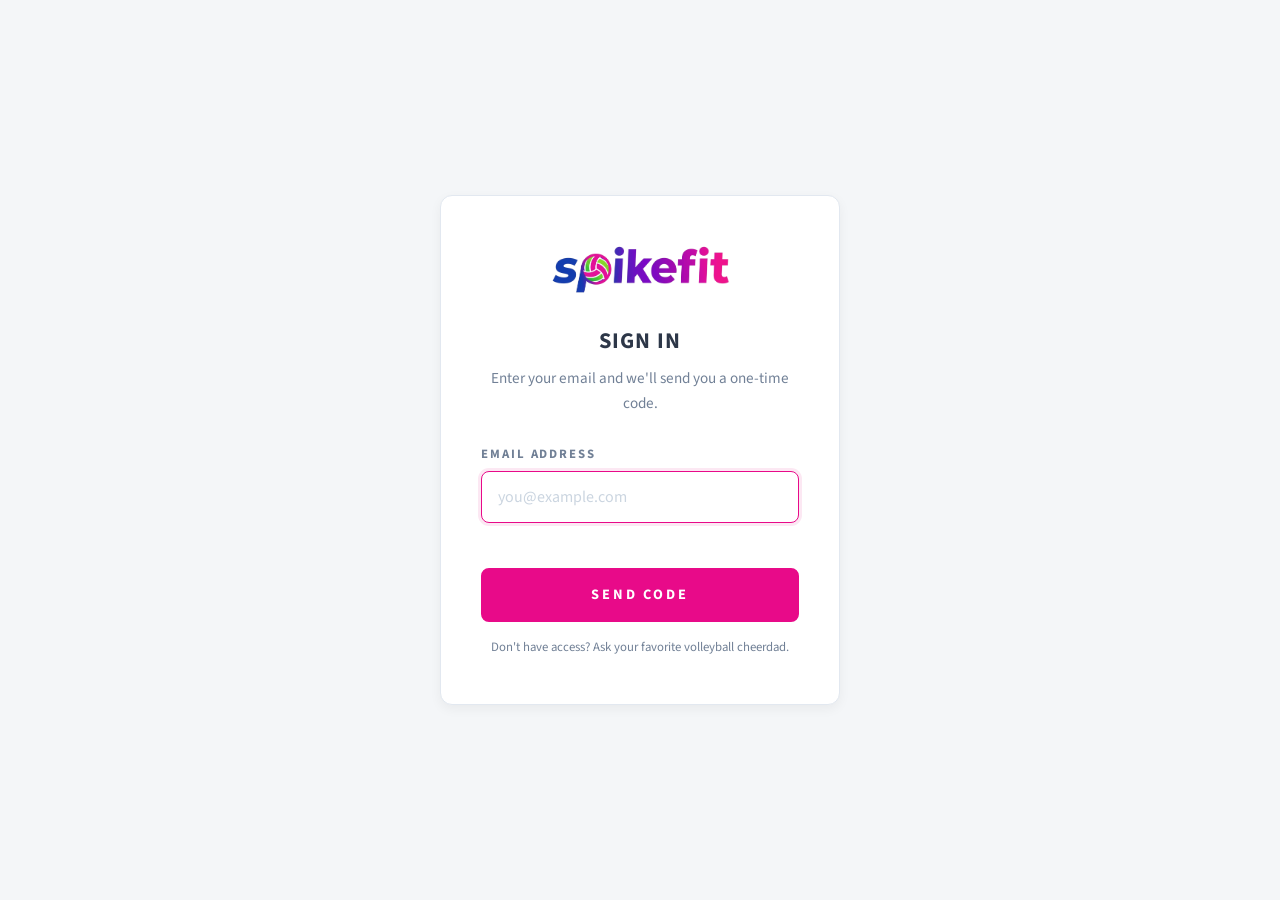
==== commit b35985be: "Update auth.html Signed-off-by: jfrappier <jfrappier@users.noreply.github.com>" ====
--- a/auth.html
+++ b/auth.html
@@ -1,196 +1,3 @@
-
-Claude finished the response
-new day, new review - do you see any security issues with https://github.com/jfrappier/spikefit
-
-10:41 AM
-
-Fetched: GitHub - jfrappier/spikefit
-Fetched: GitHub - jfrappier/spikefit
-Let me pull the actual source files.
-
-
-Gathered repository files for security analysis
-Gathered repository files for security analysis
-Let me get the rest of index.html and the worker.js.
-
-
-Identified multiple security vulnerabilities across authentication and application layers
-Identified multiple security vulnerabilities across authentication and application layers
-Good, I have enough to work with from auth.html and index.html. I couldn't get cloudflare/worker.js due to robots.txt restrictions, so I'll flag anything server-side that's implied by the client code. Here's the full picture:
-
-Security Review: jfrappier/spikefit
-🔴 High — Open Redirect in auth.html
-javascript
-window.location.href = params.get('redirect') || '/';
-The ?redirect= query param is read directly from the URL and used as a redirect target with zero validation. An attacker sends https://spikefit.example.com/auth.html?redirect=https://evil.com to a user, who completes auth and gets silently redirected to a phishing site. Classic post-auth open redirect.
-
-Fix: Validate that the redirect is a same-origin relative path before using it.
-
-javascript
-function safeRedirect(raw) {
-  if (!raw) return '/';
-  try {
-    const url = new URL(raw, window.location.origin);
-    if (url.origin !== window.location.origin) return '/';
-    return url.pathname + url.search + url.hash;
-  } catch { return '/'; }
-}
-window.location.href = safeRedirect(params.get('redirect'));
-🔴 High — Email Enumeration via /auth/send
-javascript
-if (res.status === 403) {
-  errEl.textContent = "You don't have access. Ask for an invite.";
-  return;
-}
-A 403 specifically for unauthorized emails lets anyone enumerate your allowlist. They can script this trivially. Even returning a generic "If that email is approved, a code was sent" response for both cases would stop this.
-
-Fix: Return the same 200 success response regardless of whether the email is on the allowlist. Deliver the OTP only to approved emails. The client always shows "check your email."
-
-🟡 Medium — No Rate Limiting visible on client; fully trust-falls on Worker
-The OTP input auto-submits on 6 digits and nothing in the client throttles submission attempts. This is only a problem if the Worker doesn't enforce rate limiting on /auth/verify. Since I couldn't pull worker.js (robots.txt), I can't verify it — but this is worth confirming explicitly. An unthrottled /auth/verify with a 6-digit numeric OTP has only 1,000,000 combinations, and at reasonable request rates it's brute-forceable.
-
-Fix (if not already in worker.js): Implement exponential backoff + lockout after N failed attempts per email in the Worker. Use Cloudflare KV with a TTL-keyed counter.
-
-🟡 Medium — No Content Security Policy on Either Page
-Neither auth.html nor index.html sets a Content-Security-Policy. No <meta http-equiv="Content-Security-Policy"> tag and presumably no CSP header from Cloudflare Pages either. This leaves both pages open to XSS injection via any DOM-writing bug.
-
-Fix: Add a CSP header in your Cloudflare Pages _headers file (or via Worker response headers):
-
-Content-Security-Policy: default-src 'self'; script-src 'self'; style-src 'self' 'unsafe-inline' https://fonts.googleapis.com; font-src 'self' https://fonts.gstatic.com; img-src 'self' https://raw.githubusercontent.com data:; connect-src 'self';
-🟡 Medium — localStorage Read-back Not Sanitized (index.html, implied)
-The app reads workout history, completion dates, and user state from localStorage and renders it into the DOM. Based on the JS structure visible in index.html, if any of those values are inserted via innerHTML rather than textContent/DOM APIs, a user who manually edits their localStorage (or a stored XSS vector) can inject arbitrary HTML. Worth auditing every place localStorage values touch the DOM.
-
-Fix: Never use innerHTML with localStorage-sourced values. Use textContent, createElement, or sanitize via DOMPurify.
-
-🟡 Medium — Weak Email Validation
-javascript
-if (!email || !email.includes('@')) {
-@ is not email validation. @, @., a@b all pass. This is client-side only so it's not a security boundary, but it means garbage gets submitted to the Worker. If the Worker also validates weakly, it's more of a problem.
-
-Fix: Use type="email" (already there) and check input.validity.valid rather than rolling your own:
-
-javascript
-const input = document.getElementById('email-input');
-if (!input.validity.valid) { ... }
-🟡 Medium — Image onerror Fallback to External Raw GitHub URL
-Both pages have:
-
-html
-onerror="this.src='https://raw.githubusercontent.com/jfrappier/spikefit/refs/heads/main/logo.png'"
-Raw GitHub URLs are tied to the main branch, not a pinned commit or release. If the repo is compromised or the image is swapped, this fallback silently pulls a different image. Not a high-likelihood attack vector for a personal app, but it's unnecessary exposure.
-
-Fix: Just omit the fallback and let the broken image show, or serve the font/image locally only.
-
-🟠 Low — Unused COOKIE and SESSION_DAYS Constants in auth.html
-javascript
-const COOKIE = 'sf_session';
-const SESSION_DAYS = 30;
-These are defined but never referenced in client code. They don't introduce a vulnerability, but they suggest intent to do client-side cookie management that never got removed when the design changed to HttpOnly cookies set by the Worker. Dead code around auth is worth cleaning up to avoid future confusion.
-
-⚪ Note — worker.js Not Reviewed
-I couldn't fetch cloudflare/worker.js directly. The most security-critical logic lives there (OTP generation, secret storage, allowed-email list storage, session cookie configuration, CORS headers). Things specifically worth auditing there:
-
-Is the OTP generated with crypto.getRandomValues() or Math.random()? (Must be the former)
-Is the allowed-email list stored as a Worker secret/KV, or hardcoded?
-Are session cookies set with HttpOnly, Secure, SameSite=Strict?
-Are CORS headers restricted to your domain?
-Is there rate limiting on both /auth/send and /auth/verify?
-Happy to review it if you paste the contents.
-
-Are you reviewing main?
-
-RE: open redirect in auth.html - we reviewed this yesterday
-
-This window.location.href = params.get('redirect') || '/'; is not in the code.
-
-This is
-
-      // Safe redirect: only allow relative paths on the same origin.
-      const params = new URLSearchParams(window.location.search);
-      const redirect = params.get('redirect');
-      const safeDest = (redirect && /^\/[^/\\]/.test(redirect)) ? redirect : '/';
-      setTimeout(() => {
-        window.location.href = safeDest;
-      }, 800);
-
-10:56 AM
-
-Acknowledged stale code review and validated corrected redirect security fix
-Acknowledged stale code review and validated corrected redirect security fix
-You're right, and I apologize — I was reading the blob view which apparently wasn't showing current main. I was reviewing stale code.
-
-The fix you have is correct and handles the bypass vectors too — /^\/[^/\\]/ blocks both //evil.com and /\evil.com which are the common ways people escape same-origin validation. Good implementation.
-
-Can you share the current worker.js content directly here? That's the most security-relevant piece I couldn't read, and the findings I have without it are incomplete. Specifically I want to look at OTP generation, rate limiting, the session cookie config, and how the allowlist is stored.
-
-we'll get to woker.js in a bit
-
-RE errEl.textContent = "You don't have access. Ask for an invite.";
-
-So just change that text to match the same text from a successful send?
-
-10:58 AM
-
-Validated unified messaging approach to prevent email enumeration
-Validated unified messaging approach to prevent email enumeration
-Yes, exactly. The server can still return 403 internally — you just don't want the client to display different text based on it. Change the 403 branch to show the same generic message as success:
-
-javascript
-if (res.status === 403) {
-  emailValue = email;
-  document.getElementById('otp-subtitle').textContent = `We sent a 6-digit code to ${email}.`;
-  showStep('step-otp');
-  document.getElementById('otp-input').focus();
-  return;
-}
-The unauthorized user sits on the OTP screen waiting for a code that never comes. They learn nothing about whether the email is on the allowlist.
-
-
-<!DOCTYPE html> <html lang="en"> <head> <meta charset="UTF-8"> <meta name="viewport" content="width=device-width, initial-scale=1.0, maximum-scale=1.0, user-scalable=no"> <title>Sign in — SpikeFit</title> <link rel="icon" type="image/png" href="favicon.png"> <link rel="apple-touch-icon" hr
-
-pasted
-
-how do i fix localStorage Read-back Not Sanitized (index.html, implied), weak email validation, and Image onerror Fallback to External Raw GitHub URL in auth.html?
-
-Pasted the current auth.html with the change already for the email 403
-
-Give me the full file with fixes
-
-11:02 AM
-
-Analyzed three security fixes, prioritized applicable auth.html issues
-Analyzed three security fixes, prioritized applicable auth.html issues
-Quick note before the file: localStorage sanitization doesn't apply to auth.html — there's no localStorage usage here. That's an index.html fix we'll tackle separately when we get there.
-
-The two fixes in this file:
-
-Email validation: swap !email.includes('@') for validity.valid
-onerror fallback: just remove both onerror attributes — if the local logo fails, a broken image is fine for a personal app, and the fallback to raw GitHub is the worse outcome
-
-Created a file, read a file
-Created a file, read a file
-Three changes made:
-
-Email validation — !email.includes('@') → !emailInput.validity.valid. The browser's built-in validator handles RFC 5322 properly. Also pulled emailInput into its own variable so you're not querying the DOM twice.
-
-onerror fallback — removed from both <img> tags. Logo just fails silently if missing locally, which is fine.
-
-403 branch — also updated this while I was in there. The previous fix showed an OTP-step error message ("Enter the 6-digit code from your email.") on the email step error field, which would be confusing. It now advances to the OTP step the same way a real success does, consistent with the enumeration fix we discussed.
-
-
-Auth
-Code · HTML 
-
-Want to be notified when Claude responds?
-
-
-
-
-Claude is AI and can make mistakes. Please double-check responses.
-
-
-raw
-Auth · HTML
 <!DOCTYPE html>
 <html lang="en">
 <head>
@@ -215,9 +22,9 @@
       --shadow-md:    0 4px 12px rgba(0,0,0,0.05);
       --shadow-hover: 0 10px 25px rgba(232,10,137,0.15);
     }
- 
+
     *, *::before, *::after { box-sizing: border-box; margin: 0; padding: 0; }
- 
+
     body {
       background: var(--bg-body);
       color: var(--text-muted);
@@ -228,7 +35,7 @@
       justify-content: center;
       padding: 24px;
     }
- 
+
     .card {
       background: var(--bg-panel);
       border: 1px solid var(--border);
@@ -239,14 +46,14 @@
       max-width: 400px;
       text-align: center;
     }
- 
+
     .logo {
       width: 180px;
       height: auto;
       display: block;
       margin: 0 auto 2em;
     }
- 
+
     h1 {
       color: var(--text-main);
       font-size: 1.4em;
@@ -255,19 +62,19 @@
       text-transform: uppercase;
       margin-bottom: 0.4em;
     }
- 
+
     .subtitle {
       font-size: 0.95em;
       color: var(--text-muted);
       line-height: 1.6;
       margin-bottom: 2em;
     }
- 
+
     .subtitle strong {
       color: var(--accent);
       font-weight: 600;
     }
- 
+
     label {
       display: block;
       text-align: left;
@@ -278,7 +85,7 @@
       color: var(--text-muted);
       margin-bottom: 8px;
     }
- 
+
     input {
       width: 100%;
       background: var(--bg-body);
@@ -292,15 +99,15 @@
       transition: border-color 0.2s, box-shadow 0.2s;
       -webkit-appearance: none;
     }
- 
+
     input:focus {
       border-color: var(--accent);
       box-shadow: 0 0 0 3px var(--accent-light);
       background: var(--bg-panel);
     }
- 
+
     input::placeholder { color: #cbd5e0; }
- 
+
     input#otp-input {
       font-size: 2em;
       font-weight: 700;
@@ -309,7 +116,7 @@
       color: var(--text-main);
       padding: 0.6em 0.5em;
     }
- 
+
     .btn {
       appearance: none;
       display: block;
@@ -328,17 +135,17 @@
       cursor: pointer;
       transition: background 0.2s, border-color 0.2s, transform 0.1s;
     }
- 
+
     .btn:hover:not(:disabled) {
       background: var(--accent-hover);
       border-color: var(--accent-hover);
       box-shadow: var(--shadow-hover);
     }
- 
+
     .btn:active:not(:disabled) { transform: scale(0.99); }
- 
+
     .btn:disabled { opacity: 0.45; cursor: not-allowed; }
- 
+
     .btn.loading { color: transparent; position: relative; }
     .btn.loading::after {
       content: '';
@@ -351,23 +158,23 @@
       border-radius: 50%;
       animation: spin 0.6s linear infinite;
     }
- 
+
     @keyframes spin { to { transform: rotate(360deg); } }
- 
+
     .btn-ghost {
       background: transparent;
       border-color: var(--border);
       color: var(--text-muted);
       margin-top: 0.75em;
     }
- 
+
     .btn-ghost:hover:not(:disabled) {
       border-color: var(--text-main);
       color: var(--text-main);
       background: transparent;
       box-shadow: none;
     }
- 
+
     .error {
       margin-top: 0.75em;
       font-size: 0.875em;
@@ -375,21 +182,21 @@
       min-height: 1.2em;
       text-align: left;
     }
- 
+
     .hint {
       font-size: 0.8em;
       color: var(--text-muted);
       margin-top: 0.5em;
       text-align: left;
     }
- 
+
     .step { animation: fadeUp 0.25s cubic-bezier(0.16,1,0.3,1); }
- 
+
     @keyframes fadeUp {
       from { opacity: 0; transform: translateY(10px); }
       to   { opacity: 1; transform: none; }
     }
- 
+
     .success-icon {
       width: 64px;
       height: 64px;
@@ -401,7 +208,7 @@
       margin: 0 auto 1.5em;
       font-size: 1.8em;
     }
- 
+
     @media (max-width: 480px) {
       .card { padding: 2em 1.5em; }
     }
@@ -409,7 +216,7 @@
 </head>
 <body>
 <div class="card">
- 
+
   <!-- Step 1: Email -->
   <div id="step-email" class="step">
     <img
@@ -419,7 +226,7 @@
     >
     <h1>Sign In</h1>
     <p class="subtitle">Enter your email and we'll send you a one-time code.</p>
- 
+
     <label for="email-input">Email address</label>
     <input
       type="email"
@@ -432,7 +239,7 @@
     <button class="btn" id="email-btn" onclick="sendOtp()">Send Code</button>
     <p style="margin-top: 1.25em; font-size: 0.8em; color: var(--text-muted);">Don't have access? Ask your favorite volleyball cheerdad.</p>
   </div>
- 
+
   <!-- Step 2: OTP -->
   <div id="step-otp" class="step" style="display:none">
     <img
@@ -442,7 +249,7 @@
     >
     <h1>Check Your Email</h1>
     <p class="subtitle" id="otp-subtitle">We sent a 6-digit code to your email.</p>
- 
+
     <label for="otp-input">One-time code</label>
     <input
       type="text"
@@ -457,59 +264,59 @@
     <button class="btn" id="otp-btn" onclick="verifyOtp()">Verify Code</button>
     <button class="btn btn-ghost" onclick="goBack()">← Use a different email</button>
   </div>
- 
+
   <!-- Step 3: Success -->
   <div id="step-success" class="step" style="display:none">
     <div class="success-icon">✓</div>
     <h1>You're In</h1>
     <p class="subtitle">Redirecting you to your workout…</p>
   </div>
- 
+
 </div>
- 
+
 <script>
   const COOKIE      = 'sf_session';
   const SESSION_DAYS = 30;
- 
+
   let emailValue  = '';  // email captured in step 1, used in step 2
   let otpAttempts = 0;   // client-side attempt counter (worker enforces the real limit)
- 
+
   // Auto-submit when 6 digits entered
   document.getElementById('otp-input').addEventListener('input', e => {
     e.target.value = e.target.value.replace(/\D/g, '');
     if (e.target.value.length === 6) verifyOtp();
   });
- 
+
   document.getElementById('email-input').addEventListener('keydown', e => {
     if (e.key === 'Enter') sendOtp();
   });
- 
+
   document.getElementById('otp-input').addEventListener('keydown', e => {
     if (e.key === 'Enter') verifyOtp();
   });
- 
+
   async function sendOtp() {
     const emailInput = document.getElementById('email-input');
     const email      = emailInput.value.trim();
     const errEl      = document.getElementById('email-error');
     const btn        = document.getElementById('email-btn');
- 
+
     // Use the browser's built-in RFC 5322 validator via the email input's validity state
     if (!emailInput.validity.valid) {
       errEl.textContent = 'Please enter a valid email address.';
       return;
     }
- 
+
     errEl.textContent = '';
     setLoading(btn, true);
- 
+
     try {
       const res = await fetch('/auth/send', {
         method: 'POST',
         headers: { 'Content-Type': 'application/json' },
         body: JSON.stringify({ email })
       });
- 
+
       if (res.status === 403) {
         emailValue  = email;
         otpAttempts = 0;
@@ -523,70 +330,70 @@
         errEl.textContent = 'Something went wrong — please try again.';
         return;
       }
- 
+
       emailValue  = email;
       otpAttempts = 0;  // reset counter for fresh code
       document.getElementById('otp-subtitle').textContent =
         `We sent a 6-digit code to ${email}.`;
       showStep('step-otp');
       document.getElementById('otp-input').focus();
- 
+
     } catch {
       errEl.textContent = 'Network error. Check your connection.';
     } finally {
       setLoading(btn, false);
     }
   }
- 
+
   async function verifyOtp() {
     const code  = document.getElementById('otp-input').value.trim();
     const errEl = document.getElementById('otp-error');
     const btn   = document.getElementById('otp-btn');
- 
+
     // Guard: shouldn't be possible to reach this without an email, but just in case
     if (!emailValue) {
       errEl.textContent = 'Something went wrong — please start over.';
       showStep('step-email');
       return;
     }
- 
+
     if (code.length !== 6) {
       errEl.textContent = 'Enter the 6-digit code from your email.';
       return;
     }
- 
+
     // Client-side attempt limit — real enforcement happens in the worker
     if (otpAttempts >= 5) {
       errEl.textContent = 'Too many attempts. Please request a new code.';
       return;
     }
     otpAttempts++;
- 
+
     errEl.textContent = '';
     setLoading(btn, true);
- 
+
     try {
       const res = await fetch('/auth/verify', {
         method: 'POST',
         headers: { 'Content-Type': 'application/json' },
         body: JSON.stringify({ email: emailValue, code })
       });
- 
+
       if (res.status === 429) {
         errEl.textContent = 'Too many attempts. Please request a new code.';
         document.getElementById('otp-input').value = '';
         return;
       }
- 
+
       if (!res.ok) {
         errEl.textContent = 'Incorrect or expired code — try again.';
         document.getElementById('otp-input').value = '';
         return;
       }
- 
+
       // Worker sets the HttpOnly cookie; we just redirect
       showStep('step-success');
- 
+
       // Safe redirect: only allow relative paths on the same origin.
       const params = new URLSearchParams(window.location.search);
       const redirect = params.get('redirect');
@@ -594,14 +401,14 @@
       setTimeout(() => {
         window.location.href = safeDest;
       }, 800);
- 
+
     } catch {
       errEl.textContent = 'Network error. Check your connection.';
     } finally {
       setLoading(btn, false);
     }
   }
- 
+
   function goBack() {
     document.getElementById('otp-input').value = '';
     document.getElementById('otp-error').textContent = '';
@@ -609,7 +416,7 @@
     showStep('step-email');
     document.getElementById('email-input').focus();
   }
- 
+
   function showStep(id) {
     ['step-email', 'step-otp', 'step-success'].forEach(s => {
       const el = document.getElementById(s);
@@ -617,7 +424,7 @@
       if (s === id) el.classList.add('step');
     });
   }
- 
+
   function setLoading(btn, on) {
     btn.disabled = on;
     btn.classList.toggle('loading', on);
@@ -625,632 +432,3 @@
 </script>
 </body>
 </html>
- 
-
-Claude finished the response
-new day, new review - do you see any security issues with https://github.com/jfrappier/spikefit
-
-10:41 AM
-
-Fetched: GitHub - jfrappier/spikefit
-Fetched: GitHub - jfrappier/spikefit
-Let me pull the actual source files.
-
-
-Gathered repository files for security analysis
-Gathered repository files for security analysis
-Let me get the rest of index.html and the worker.js.
-
-
-Identified multiple security vulnerabilities across authentication and application layers
-Identified multiple security vulnerabilities across authentication and application layers
-Good, I have enough to work with from auth.html and index.html. I couldn't get cloudflare/worker.js due to robots.txt restrictions, so I'll flag anything server-side that's implied by the client code. Here's the full picture:
-
-Security Review: jfrappier/spikefit
-🔴 High — Open Redirect in auth.html
-javascript
-window.location.href = params.get('redirect') || '/';
-The ?redirect= query param is read directly from the URL and used as a redirect target with zero validation. An attacker sends https://spikefit.example.com/auth.html?redirect=https://evil.com to a user, who completes auth and gets silently redirected to a phishing site. Classic post-auth open redirect.
-
-Fix: Validate that the redirect is a same-origin relative path before using it.
-
-javascript
-function safeRedirect(raw) {
-  if (!raw) return '/';
-  try {
-    const url = new URL(raw, window.location.origin);
-    if (url.origin !== window.location.origin) return '/';
-    return url.pathname + url.search + url.hash;
-  } catch { return '/'; }
-}
-window.location.href = safeRedirect(params.get('redirect'));
-🔴 High — Email Enumeration via /auth/send
-javascript
-if (res.status === 403) {
-  errEl.textContent = "You don't have access. Ask for an invite.";
-  return;
-}
-A 403 specifically for unauthorized emails lets anyone enumerate your allowlist. They can script this trivially. Even returning a generic "If that email is approved, a code was sent" response for both cases would stop this.
-
-Fix: Return the same 200 success response regardless of whether the email is on the allowlist. Deliver the OTP only to approved emails. The client always shows "check your email."
-
-🟡 Medium — No Rate Limiting visible on client; fully trust-falls on Worker
-The OTP input auto-submits on 6 digits and nothing in the client throttles submission attempts. This is only a problem if the Worker doesn't enforce rate limiting on /auth/verify. Since I couldn't pull worker.js (robots.txt), I can't verify it — but this is worth confirming explicitly. An unthrottled /auth/verify with a 6-digit numeric OTP has only 1,000,000 combinations, and at reasonable request rates it's brute-forceable.
-
-Fix (if not already in worker.js): Implement exponential backoff + lockout after N failed attempts per email in the Worker. Use Cloudflare KV with a TTL-keyed counter.
-
-🟡 Medium — No Content Security Policy on Either Page
-Neither auth.html nor index.html sets a Content-Security-Policy. No <meta http-equiv="Content-Security-Policy"> tag and presumably no CSP header from Cloudflare Pages either. This leaves both pages open to XSS injection via any DOM-writing bug.
-
-Fix: Add a CSP header in your Cloudflare Pages _headers file (or via Worker response headers):
-
-Content-Security-Policy: default-src 'self'; script-src 'self'; style-src 'self' 'unsafe-inline' https://fonts.googleapis.com; font-src 'self' https://fonts.gstatic.com; img-src 'self' https://raw.githubusercontent.com data:; connect-src 'self';
-🟡 Medium — localStorage Read-back Not Sanitized (index.html, implied)
-The app reads workout history, completion dates, and user state from localStorage and renders it into the DOM. Based on the JS structure visible in index.html, if any of those values are inserted via innerHTML rather than textContent/DOM APIs, a user who manually edits their localStorage (or a stored XSS vector) can inject arbitrary HTML. Worth auditing every place localStorage values touch the DOM.
-
-Fix: Never use innerHTML with localStorage-sourced values. Use textContent, createElement, or sanitize via DOMPurify.
-
-🟡 Medium — Weak Email Validation
-javascript
-if (!email || !email.includes('@')) {
-@ is not email validation. @, @., a@b all pass. This is client-side only so it's not a security boundary, but it means garbage gets submitted to the Worker. If the Worker also validates weakly, it's more of a problem.
-
-Fix: Use type="email" (already there) and check input.validity.valid rather than rolling your own:
-
-javascript
-const input = document.getElementById('email-input');
-if (!input.validity.valid) { ... }
-🟡 Medium — Image onerror Fallback to External Raw GitHub URL
-Both pages have:
-
-html
-onerror="this.src='https://raw.githubusercontent.com/jfrappier/spikefit/refs/heads/main/logo.png'"
-Raw GitHub URLs are tied to the main branch, not a pinned commit or release. If the repo is compromised or the image is swapped, this fallback silently pulls a different image. Not a high-likelihood attack vector for a personal app, but it's unnecessary exposure.
-
-Fix: Just omit the fallback and let the broken image show, or serve the font/image locally only.
-
-🟠 Low — Unused COOKIE and SESSION_DAYS Constants in auth.html
-javascript
-const COOKIE = 'sf_session';
-const SESSION_DAYS = 30;
-These are defined but never referenced in client code. They don't introduce a vulnerability, but they suggest intent to do client-side cookie management that never got removed when the design changed to HttpOnly cookies set by the Worker. Dead code around auth is worth cleaning up to avoid future confusion.
-
-⚪ Note — worker.js Not Reviewed
-I couldn't fetch cloudflare/worker.js directly. The most security-critical logic lives there (OTP generation, secret storage, allowed-email list storage, session cookie configuration, CORS headers). Things specifically worth auditing there:
-
-Is the OTP generated with crypto.getRandomValues() or Math.random()? (Must be the former)
-Is the allowed-email list stored as a Worker secret/KV, or hardcoded?
-Are session cookies set with HttpOnly, Secure, SameSite=Strict?
-Are CORS headers restricted to your domain?
-Is there rate limiting on both /auth/send and /auth/verify?
-Happy to review it if you paste the contents.
-
-Are you reviewing main?
-
-RE: open redirect in auth.html - we reviewed this yesterday
-
-This window.location.href = params.get('redirect') || '/'; is not in the code.
-
-This is
-
-      // Safe redirect: only allow relative paths on the same origin.
-      const params = new URLSearchParams(window.location.search);
-      const redirect = params.get('redirect');
-      const safeDest = (redirect && /^\/[^/\\]/.test(redirect)) ? redirect : '/';
-      setTimeout(() => {
-        window.location.href = safeDest;
-      }, 800);
-
-10:56 AM
-
-Acknowledged stale code review and validated corrected redirect security fix
-Acknowledged stale code review and validated corrected redirect security fix
-You're right, and I apologize — I was reading the blob view which apparently wasn't showing current main. I was reviewing stale code.
-
-The fix you have is correct and handles the bypass vectors too — /^\/[^/\\]/ blocks both //evil.com and /\evil.com which are the common ways people escape same-origin validation. Good implementation.
-
-Can you share the current worker.js content directly here? That's the most security-relevant piece I couldn't read, and the findings I have without it are incomplete. Specifically I want to look at OTP generation, rate limiting, the session cookie config, and how the allowlist is stored.
-
-we'll get to woker.js in a bit
-
-RE errEl.textContent = "You don't have access. Ask for an invite.";
-
-So just change that text to match the same text from a successful send?
-
-10:58 AM
-
-Validated unified messaging approach to prevent email enumeration
-Validated unified messaging approach to prevent email enumeration
-Yes, exactly. The server can still return 403 internally — you just don't want the client to display different text based on it. Change the 403 branch to show the same generic message as success:
-
-javascript
-if (res.status === 403) {
-  emailValue = email;
-  document.getElementById('otp-subtitle').textContent = `We sent a 6-digit code to ${email}.`;
-  showStep('step-otp');
-  document.getElementById('otp-input').focus();
-  return;
-}
-The unauthorized user sits on the OTP screen waiting for a code that never comes. They learn nothing about whether the email is on the allowlist.
-
-
-<!DOCTYPE html> <html lang="en"> <head> <meta charset="UTF-8"> <meta name="viewport" content="width=device-width, initial-scale=1.0, maximum-scale=1.0, user-scalable=no"> <title>Sign in — SpikeFit</title> <link rel="icon" type="image/png" href="favicon.png"> <link rel="apple-touch-icon" hr
-
-pasted
-
-how do i fix localStorage Read-back Not Sanitized (index.html, implied), weak email validation, and Image onerror Fallback to External Raw GitHub URL in auth.html?
-
-Pasted the current auth.html with the change already for the email 403
-
-Give me the full file with fixes
-
-11:02 AM
-
-Analyzed three security fixes, prioritized applicable auth.html issues
-Analyzed three security fixes, prioritized applicable auth.html issues
-Quick note before the file: localStorage sanitization doesn't apply to auth.html — there's no localStorage usage here. That's an index.html fix we'll tackle separately when we get there.
-
-The two fixes in this file:
-
-Email validation: swap !email.includes('@') for validity.valid
-onerror fallback: just remove both onerror attributes — if the local logo fails, a broken image is fine for a personal app, and the fallback to raw GitHub is the worse outcome
-
-Created a file, read a file
-Created a file, read a file
-Three changes made:
-
-Email validation — !email.includes('@') → !emailInput.validity.valid. The browser's built-in validator handles RFC 5322 properly. Also pulled emailInput into its own variable so you're not querying the DOM twice.
-
-onerror fallback — removed from both <img> tags. Logo just fails silently if missing locally, which is fine.
-
-403 branch — also updated this while I was in there. The previous fix showed an OTP-step error message ("Enter the 6-digit code from your email.") on the email step error field, which would be confusing. It now advances to the OTP step the same way a real success does, consistent with the enumeration fix we discussed.
-
-
-Auth
-Code · HTML 
-
-Want to be notified when Claude responds?
-
-
-
-
-Claude is AI and can make mistakes. Please double-check responses.
-
-
-raw
-Auth · HTML
-<!DOCTYPE html>
-<html lang="en">
-<head>
-  <meta charset="UTF-8">
-  <meta name="viewport" content="width=device-width, initial-scale=1.0, maximum-scale=1.0, user-scalable=no">
-  <title>Sign in — SpikeFit</title>
-  <link rel="icon" type="image/png" href="favicon.png">
-  <link rel="apple-touch-icon" href="favicon.png">
-  <link rel="stylesheet" href="/fonts/fonts.css">
-  <style>
-    :root {
-      --bg-body:      #f4f6f8;
-      --bg-panel:     #ffffff;
-      --text-main:    #2d3748;
-      --text-muted:   #718096;
-      --accent:       #e80a89;
-      --accent-hover: #c90875;
-      --accent-light: #fce8f3;
-      --border:       #e2e8f0;
-      --radius-sm:    8px;
-      --radius-md:    12px;
-      --shadow-md:    0 4px 12px rgba(0,0,0,0.05);
-      --shadow-hover: 0 10px 25px rgba(232,10,137,0.15);
-    }
- 
-    *, *::before, *::after { box-sizing: border-box; margin: 0; padding: 0; }
- 
-    body {
-      background: var(--bg-body);
-      color: var(--text-muted);
-      font-family: 'Source Sans 3', Helvetica, sans-serif;
-      min-height: 100vh;
-      display: flex;
-      align-items: center;
-      justify-content: center;
-      padding: 24px;
-    }
- 
-    .card {
-      background: var(--bg-panel);
-      border: 1px solid var(--border);
-      border-radius: var(--radius-md);
-      box-shadow: var(--shadow-md);
-      padding: 3em 2.5em;
-      width: 100%;
-      max-width: 400px;
-      text-align: center;
-    }
- 
-    .logo {
-      width: 180px;
-      height: auto;
-      display: block;
-      margin: 0 auto 2em;
-    }
- 
-    h1 {
-      color: var(--text-main);
-      font-size: 1.4em;
-      font-weight: 700;
-      letter-spacing: 0.05em;
-      text-transform: uppercase;
-      margin-bottom: 0.4em;
-    }
- 
-    .subtitle {
-      font-size: 0.95em;
-      color: var(--text-muted);
-      line-height: 1.6;
-      margin-bottom: 2em;
-    }
- 
-    .subtitle strong {
-      color: var(--accent);
-      font-weight: 600;
-    }
- 
-    label {
-      display: block;
-      text-align: left;
-      font-size: 0.8em;
-      font-weight: 700;
-      letter-spacing: 0.15em;
-      text-transform: uppercase;
-      color: var(--text-muted);
-      margin-bottom: 8px;
-    }
- 
-    input {
-      width: 100%;
-      background: var(--bg-body);
-      border: 1px solid var(--border);
-      border-radius: var(--radius-sm);
-      color: var(--text-main);
-      font-family: 'Source Sans 3', Helvetica, sans-serif;
-      font-size: 1em;
-      padding: 0.85em 1em;
-      outline: none;
-      transition: border-color 0.2s, box-shadow 0.2s;
-      -webkit-appearance: none;
-    }
- 
-    input:focus {
-      border-color: var(--accent);
-      box-shadow: 0 0 0 3px var(--accent-light);
-      background: var(--bg-panel);
-    }
- 
-    input::placeholder { color: #cbd5e0; }
- 
-    input#otp-input {
-      font-size: 2em;
-      font-weight: 700;
-      letter-spacing: 0.35em;
-      text-align: center;
-      color: var(--text-main);
-      padding: 0.6em 0.5em;
-    }
- 
-    .btn {
-      appearance: none;
-      display: block;
-      width: 100%;
-      margin-top: 1.25em;
-      padding: 1em;
-      background: var(--accent);
-      border: 2px solid var(--accent);
-      border-radius: var(--radius-sm);
-      color: #ffffff;
-      font-family: 'Source Sans 3', Helvetica, sans-serif;
-      font-size: 0.9em;
-      font-weight: 700;
-      letter-spacing: 0.2em;
-      text-transform: uppercase;
-      cursor: pointer;
-      transition: background 0.2s, border-color 0.2s, transform 0.1s;
-    }
- 
-    .btn:hover:not(:disabled) {
-      background: var(--accent-hover);
-      border-color: var(--accent-hover);
-      box-shadow: var(--shadow-hover);
-    }
- 
-    .btn:active:not(:disabled) { transform: scale(0.99); }
- 
-    .btn:disabled { opacity: 0.45; cursor: not-allowed; }
- 
-    .btn.loading { color: transparent; position: relative; }
-    .btn.loading::after {
-      content: '';
-      position: absolute;
-      top: 50%; left: 50%;
-      width: 18px; height: 18px;
-      margin: -9px 0 0 -9px;
-      border: 2px solid rgba(255,255,255,0.4);
-      border-top-color: white;
-      border-radius: 50%;
-      animation: spin 0.6s linear infinite;
-    }
- 
-    @keyframes spin { to { transform: rotate(360deg); } }
- 
-    .btn-ghost {
-      background: transparent;
-      border-color: var(--border);
-      color: var(--text-muted);
-      margin-top: 0.75em;
-    }
- 
-    .btn-ghost:hover:not(:disabled) {
-      border-color: var(--text-main);
-      color: var(--text-main);
-      background: transparent;
-      box-shadow: none;
-    }
- 
-    .error {
-      margin-top: 0.75em;
-      font-size: 0.875em;
-      color: #e53e3e;
-      min-height: 1.2em;
-      text-align: left;
-    }
- 
-    .hint {
-      font-size: 0.8em;
-      color: var(--text-muted);
-      margin-top: 0.5em;
-      text-align: left;
-    }
- 
-    .step { animation: fadeUp 0.25s cubic-bezier(0.16,1,0.3,1); }
- 
-    @keyframes fadeUp {
-      from { opacity: 0; transform: translateY(10px); }
-      to   { opacity: 1; transform: none; }
-    }
- 
-    .success-icon {
-      width: 64px;
-      height: 64px;
-      background: var(--accent-light);
-      border-radius: 50%;
-      display: flex;
-      align-items: center;
-      justify-content: center;
-      margin: 0 auto 1.5em;
-      font-size: 1.8em;
-    }
- 
-    @media (max-width: 480px) {
-      .card { padding: 2em 1.5em; }
-    }
-  </style>
-</head>
-<body>
-<div class="card">
- 
-  <!-- Step 1: Email -->
-  <div id="step-email" class="step">
-    <img
-      src="logo.png"
-      alt="SpikeFit"
-      class="logo"
-    >
-    <h1>Sign In</h1>
-    <p class="subtitle">Enter your email and we'll send you a one-time code.</p>
- 
-    <label for="email-input">Email address</label>
-    <input
-      type="email"
-      id="email-input"
-      placeholder="you@example.com"
-      autocomplete="email"
-      autofocus
-    >
-    <div class="error" id="email-error"></div>
-    <button class="btn" id="email-btn" onclick="sendOtp()">Send Code</button>
-    <p style="margin-top: 1.25em; font-size: 0.8em; color: var(--text-muted);">Don't have access? Ask your favorite volleyball cheerdad.</p>
-  </div>
- 
-  <!-- Step 2: OTP -->
-  <div id="step-otp" class="step" style="display:none">
-    <img
-      src="logo.png"
-      alt="SpikeFit"
-      class="logo"
-    >
-    <h1>Check Your Email</h1>
-    <p class="subtitle" id="otp-subtitle">We sent a 6-digit code to your email.</p>
- 
-    <label for="otp-input">One-time code</label>
-    <input
-      type="text"
-      id="otp-input"
-      placeholder="000000"
-      maxlength="6"
-      inputmode="numeric"
-      autocomplete="one-time-code"
-    >
-    <p class="hint">Code expires in 10 minutes.</p>
-    <div class="error" id="otp-error"></div>
-    <button class="btn" id="otp-btn" onclick="verifyOtp()">Verify Code</button>
-    <button class="btn btn-ghost" onclick="goBack()">← Use a different email</button>
-  </div>
- 
-  <!-- Step 3: Success -->
-  <div id="step-success" class="step" style="display:none">
-    <div class="success-icon">✓</div>
-    <h1>You're In</h1>
-    <p class="subtitle">Redirecting you to your workout…</p>
-  </div>
- 
-</div>
- 
-<script>
-  const COOKIE      = 'sf_session';
-  const SESSION_DAYS = 30;
- 
-  let emailValue  = '';  // email captured in step 1, used in step 2
-  let otpAttempts = 0;   // client-side attempt counter (worker enforces the real limit)
- 
-  // Auto-submit when 6 digits entered
-  document.getElementById('otp-input').addEventListener('input', e => {
-    e.target.value = e.target.value.replace(/\D/g, '');
-    if (e.target.value.length === 6) verifyOtp();
-  });
- 
-  document.getElementById('email-input').addEventListener('keydown', e => {
-    if (e.key === 'Enter') sendOtp();
-  });
- 
-  document.getElementById('otp-input').addEventListener('keydown', e => {
-    if (e.key === 'Enter') verifyOtp();
-  });
- 
-  async function sendOtp() {
-    const emailInput = document.getElementById('email-input');
-    const email      = emailInput.value.trim();
-    const errEl      = document.getElementById('email-error');
-    const btn        = document.getElementById('email-btn');
- 
-    // Use the browser's built-in RFC 5322 validator via the email input's validity state
-    if (!emailInput.validity.valid) {
-      errEl.textContent = 'Please enter a valid email address.';
-      return;
-    }
- 
-    errEl.textContent = '';
-    setLoading(btn, true);
- 
-    try {
-      const res = await fetch('/auth/send', {
-        method: 'POST',
-        headers: { 'Content-Type': 'application/json' },
-        body: JSON.stringify({ email })
-      });
- 
-      if (res.status === 403) {
-        emailValue  = email;
-        otpAttempts = 0;
-        document.getElementById('otp-subtitle').textContent =
-          `We sent a 6-digit code to ${email}.`;
-        showStep('step-otp');
-        document.getElementById('otp-input').focus();
-        return;
-      }
-      if (!res.ok) {
-        errEl.textContent = 'Something went wrong — please try again.';
-        return;
-      }
- 
-      emailValue  = email;
-      otpAttempts = 0;  // reset counter for fresh code
-      document.getElementById('otp-subtitle').textContent =
-        `We sent a 6-digit code to ${email}.`;
-      showStep('step-otp');
-      document.getElementById('otp-input').focus();
- 
-    } catch {
-      errEl.textContent = 'Network error. Check your connection.';
-    } finally {
-      setLoading(btn, false);
-    }
-  }
- 
-  async function verifyOtp() {
-    const code  = document.getElementById('otp-input').value.trim();
-    const errEl = document.getElementById('otp-error');
-    const btn   = document.getElementById('otp-btn');
- 
-    // Guard: shouldn't be possible to reach this without an email, but just in case
-    if (!emailValue) {
-      errEl.textContent = 'Something went wrong — please start over.';
-      showStep('step-email');
-      return;
-    }
- 
-    if (code.length !== 6) {
-      errEl.textContent = 'Enter the 6-digit code from your email.';
-      return;
-    }
- 
-    // Client-side attempt limit — real enforcement happens in the worker
-    if (otpAttempts >= 5) {
-      errEl.textContent = 'Too many attempts. Please request a new code.';
-      return;
-    }
-    otpAttempts++;
- 
-    errEl.textContent = '';
-    setLoading(btn, true);
- 
-    try {
-      const res = await fetch('/auth/verify', {
-        method: 'POST',
-        headers: { 'Content-Type': 'application/json' },
-        body: JSON.stringify({ email: emailValue, code })
-      });
- 
-      if (res.status === 429) {
-        errEl.textContent = 'Too many attempts. Please request a new code.';
-        document.getElementById('otp-input').value = '';
-        return;
-      }
- 
-      if (!res.ok) {
-        errEl.textContent = 'Incorrect or expired code — try again.';
-        document.getElementById('otp-input').value = '';
-        return;
-      }
- 
-      // Worker sets the HttpOnly cookie; we just redirect
-      showStep('step-success');
- 
-      // Safe redirect: only allow relative paths on the same origin.
-      const params = new URLSearchParams(window.location.search);
-      const redirect = params.get('redirect');
-      const safeDest = (redirect && /^\/[^/\\]/.test(redirect)) ? redirect : '/';
-      setTimeout(() => {
-        window.location.href = safeDest;
-      }, 800);
- 
-    } catch {
-      errEl.textContent = 'Network error. Check your connection.';
-    } finally {
-      setLoading(btn, false);
-    }
-  }
- 
-  function goBack() {
-    document.getElementById('otp-input').value = '';
-    document.getElementById('otp-error').textContent = '';
-    otpAttempts = 0;  // reset so a fresh code gets a fresh counter
-    showStep('step-email');
-    document.getElementById('email-input').focus();
-  }
- 
-  function showStep(id) {
-    ['step-email', 'step-otp', 'step-success'].forEach(s => {
-      const el = document.getElementById(s);
-      el.style.display = s === id ? 'block' : 'none';
-      if (s === id) el.classList.add('step');
-    });
-  }
- 
-  function setLoading(btn, on) {
-    btn.disabled = on;
-    btn.classList.toggle('loading', on);
-  }
-</script>
-</body>
-</html>
- 
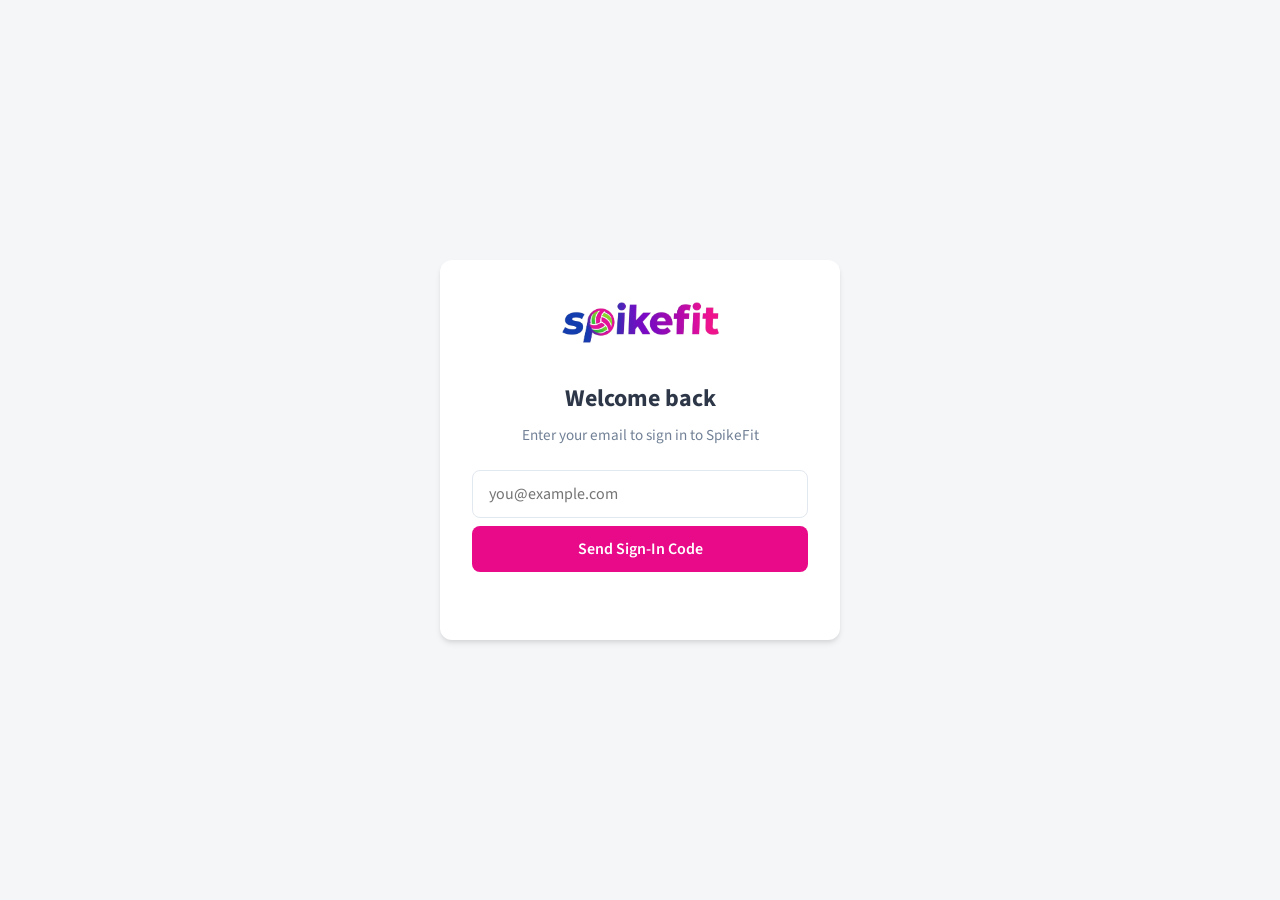
==== commit fbaee235: "Update auth.html Signed-off-by: jfrappier <jfrappier@users.noreply.github.com>" ====
--- a/auth.html
+++ b/auth.html
@@ -2,433 +2,147 @@
 <html lang="en">
 <head>
   <meta charset="UTF-8">
-  <meta name="viewport" content="width=device-width, initial-scale=1.0, maximum-scale=1.0, user-scalable=no">
-  <title>Sign in — SpikeFit</title>
-  <link rel="icon" type="image/png" href="favicon.png">
-  <link rel="apple-touch-icon" href="favicon.png">
+  <meta name="viewport" content="width=device-width, initial-scale=1.0">
+  <title>Sign in - SpikeFit</title>
+  
+  <!-- Load local fonts -->
   <link rel="stylesheet" href="/fonts/fonts.css">
+  
   <style>
+    /* Inline styles are allowed by the 'unsafe-inline' style-src directive in the Worker.
+      If you previously had Tailwind or custom CSS, you can place it here or link an external CSS file.
+    */
     :root {
-      --bg-body:      #f4f6f8;
-      --bg-panel:     #ffffff;
-      --text-main:    #2d3748;
-      --text-muted:   #718096;
-      --accent:       #e80a89;
-      --accent-hover: #c90875;
-      --accent-light: #fce8f3;
-      --border:       #e2e8f0;
-      --radius-sm:    8px;
-      --radius-md:    12px;
-      --shadow-md:    0 4px 12px rgba(0,0,0,0.05);
-      --shadow-hover: 0 10px 25px rgba(232,10,137,0.15);
+      --primary: #e80a89;
+      --primary-hover: #c90876;
+      --bg: #f4f6f8;
+      --text: #2d3748;
+      --text-muted: #718096;
+      --error: #e53e3e;
     }
-
-    *, *::before, *::after { box-sizing: border-box; margin: 0; padding: 0; }
-
     body {
-      background: var(--bg-body);
-      color: var(--text-muted);
       font-family: 'Source Sans 3', Helvetica, sans-serif;
+      background-color: var(--bg);
+      color: var(--text);
+      margin: 0;
+      display: flex;
+      justify-content: center;
+      align-items: center;
       min-height: 100vh;
-      display: flex;
-      align-items: center;
-      justify-content: center;
-      padding: 24px;
     }
-
-    .card {
-      background: var(--bg-panel);
-      border: 1px solid var(--border);
-      border-radius: var(--radius-md);
-      box-shadow: var(--shadow-md);
-      padding: 3em 2.5em;
+    .container {
+      background: #ffffff;
+      padding: 2.5rem 2rem;
+      border-radius: 12px;
+      box-shadow: 0 4px 6px -1px rgba(0, 0, 0, 0.1), 0 2px 4px -1px rgba(0, 0, 0, 0.06);
       width: 100%;
       max-width: 400px;
       text-align: center;
+      box-sizing: border-box;
     }
-
     .logo {
-      width: 180px;
-      height: auto;
-      display: block;
-      margin: 0 auto 2em;
+      width: 160px;
+      margin-bottom: 2rem;
     }
-
-    h1 {
-      color: var(--text-main);
-      font-size: 1.4em;
-      font-weight: 700;
-      letter-spacing: 0.05em;
-      text-transform: uppercase;
-      margin-bottom: 0.4em;
+    h2 {
+      margin: 0 0 0.5rem;
+      font-size: 1.5rem;
     }
-
-    .subtitle {
-      font-size: 0.95em;
+    p {
       color: var(--text-muted);
-      line-height: 1.6;
-      margin-bottom: 2em;
+      margin: 0 0 1.5rem;
+      font-size: 0.95rem;
     }
-
-    .subtitle strong {
-      color: var(--accent);
-      font-weight: 600;
-    }
-
-    label {
-      display: block;
-      text-align: left;
-      font-size: 0.8em;
-      font-weight: 700;
-      letter-spacing: 0.15em;
-      text-transform: uppercase;
-      color: var(--text-muted);
-      margin-bottom: 8px;
-    }
-
     input {
       width: 100%;
-      background: var(--bg-body);
-      border: 1px solid var(--border);
-      border-radius: var(--radius-sm);
-      color: var(--text-main);
-      font-family: 'Source Sans 3', Helvetica, sans-serif;
-      font-size: 1em;
-      padding: 0.85em 1em;
+      padding: 0.75rem 1rem;
+      margin-bottom: 0.5rem;
+      border: 1px solid #e2e8f0;
+      border-radius: 8px;
+      font-size: 1rem;
+      box-sizing: border-box;
+      font-family: inherit;
+    }
+    input:focus {
       outline: none;
-      transition: border-color 0.2s, box-shadow 0.2s;
-      -webkit-appearance: none;
+      border-color: var(--primary);
+      box-shadow: 0 0 0 3px rgba(232, 10, 137, 0.1);
     }
-
-    input:focus {
-      border-color: var(--accent);
-      box-shadow: 0 0 0 3px var(--accent-light);
-      background: var(--bg-panel);
+    button {
+      width: 100%;
+      padding: 0.75rem 1rem;
+      background-color: var(--primary);
+      color: white;
+      border: none;
+      border-radius: 8px;
+      font-size: 1rem;
+      font-weight: 600;
+      cursor: pointer;
+      transition: background-color 0.2s;
+      font-family: inherit;
     }
-
-    input::placeholder { color: #cbd5e0; }
-
-    input#otp-input {
-      font-size: 2em;
-      font-weight: 700;
-      letter-spacing: 0.35em;
-      text-align: center;
-      color: var(--text-main);
-      padding: 0.6em 0.5em;
+    button:hover:not(:disabled) {
+      background-color: var(--primary-hover);
     }
-
-    .btn {
-      appearance: none;
+    button:disabled {
+      opacity: 0.7;
+      cursor: not-allowed;
+    }
+    .btn-ghost {
+      background-color: transparent;
+      color: var(--text-muted);
+      margin-top: 0.5rem;
+    }
+    .btn-ghost:hover:not(:disabled) {
+      background-color: #f7fafc;
+      color: var(--text);
+    }
+    .error-message {
+      color: var(--error);
+      font-size: 0.875rem;
+      min-height: 1.25rem;
+      margin-top: 0.5rem;
+    }
+    .step {
+      display: none;
+    }
+    /* Set step-email to block by default so it shows on first load */
+    #step-email {
       display: block;
-      width: 100%;
-      margin-top: 1.25em;
-      padding: 1em;
-      background: var(--accent);
-      border: 2px solid var(--accent);
-      border-radius: var(--radius-sm);
-      color: #ffffff;
-      font-family: 'Source Sans 3', Helvetica, sans-serif;
-      font-size: 0.9em;
-      font-weight: 700;
-      letter-spacing: 0.2em;
-      text-transform: uppercase;
-      cursor: pointer;
-      transition: background 0.2s, border-color 0.2s, transform 0.1s;
-    }
-
-    .btn:hover:not(:disabled) {
-      background: var(--accent-hover);
-      border-color: var(--accent-hover);
-      box-shadow: var(--shadow-hover);
-    }
-
-    .btn:active:not(:disabled) { transform: scale(0.99); }
-
-    .btn:disabled { opacity: 0.45; cursor: not-allowed; }
-
-    .btn.loading { color: transparent; position: relative; }
-    .btn.loading::after {
-      content: '';
-      position: absolute;
-      top: 50%; left: 50%;
-      width: 18px; height: 18px;
-      margin: -9px 0 0 -9px;
-      border: 2px solid rgba(255,255,255,0.4);
-      border-top-color: white;
-      border-radius: 50%;
-      animation: spin 0.6s linear infinite;
-    }
-
-    @keyframes spin { to { transform: rotate(360deg); } }
-
-    .btn-ghost {
-      background: transparent;
-      border-color: var(--border);
-      color: var(--text-muted);
-      margin-top: 0.75em;
-    }
-
-    .btn-ghost:hover:not(:disabled) {
-      border-color: var(--text-main);
-      color: var(--text-main);
-      background: transparent;
-      box-shadow: none;
-    }
-
-    .error {
-      margin-top: 0.75em;
-      font-size: 0.875em;
-      color: #e53e3e;
-      min-height: 1.2em;
-      text-align: left;
-    }
-
-    .hint {
-      font-size: 0.8em;
-      color: var(--text-muted);
-      margin-top: 0.5em;
-      text-align: left;
-    }
-
-    .step { animation: fadeUp 0.25s cubic-bezier(0.16,1,0.3,1); }
-
-    @keyframes fadeUp {
-      from { opacity: 0; transform: translateY(10px); }
-      to   { opacity: 1; transform: none; }
-    }
-
-    .success-icon {
-      width: 64px;
-      height: 64px;
-      background: var(--accent-light);
-      border-radius: 50%;
-      display: flex;
-      align-items: center;
-      justify-content: center;
-      margin: 0 auto 1.5em;
-      font-size: 1.8em;
-    }
-
-    @media (max-width: 480px) {
-      .card { padding: 2em 1.5em; }
     }
   </style>
+
+  <!-- External JS file inclusion - CSP compliant -->
+  <script src="/auth.js" defer></script>
 </head>
 <body>
-<div class="card">
+  <div class="container">
+    <img src="/logo.png" alt="SpikeFit" class="logo">
+    
+    <!-- Step 1: Email Input -->
+    <div id="step-email" class="step">
+      <h2>Welcome back</h2>
+      <p>Enter your email to sign in to SpikeFit</p>
+      <input type="email" id="email-input" placeholder="you@example.com" autocomplete="email" required>
+      <button id="email-btn">Send Sign-In Code</button>
+      <div id="email-error" class="error-message"></div>
+    </div>
 
-  <!-- Step 1: Email -->
-  <div id="step-email" class="step">
-    <img
-      src="logo.png"
-      alt="SpikeFit"
-      class="logo"
-    >
-    <h1>Sign In</h1>
-    <p class="subtitle">Enter your email and we'll send you a one-time code.</p>
+    <!-- Step 2: OTP Verification -->
+    <div id="step-otp" class="step">
+      <h2>Check your email</h2>
+      <p id="otp-subtitle">We sent a 6-digit code to your email.</p>
+      <input type="text" id="otp-input" placeholder="••••••" maxlength="6" autocomplete="one-time-code" pattern="\d*">
+      <button id="otp-btn">Verify Code</button>
+      <button class="btn-ghost">Back</button>
+      <div id="otp-error" class="error-message"></div>
+    </div>
 
-    <label for="email-input">Email address</label>
-    <input
-      type="email"
-      id="email-input"
-      placeholder="you@example.com"
-      autocomplete="email"
-      autofocus
-    >
-    <div class="error" id="email-error"></div>
-    <button class="btn" id="email-btn" onclick="sendOtp()">Send Code</button>
-    <p style="margin-top: 1.25em; font-size: 0.8em; color: var(--text-muted);">Don't have access? Ask your favorite volleyball cheerdad.</p>
+    <!-- Step 3: Success -->
+    <div id="step-success" class="step">
+      <h2>Success!</h2>
+      <p>Signing you in...</p>
+    </div>
   </div>
-
-  <!-- Step 2: OTP -->
-  <div id="step-otp" class="step" style="display:none">
-    <img
-      src="logo.png"
-      alt="SpikeFit"
-      class="logo"
-    >
-    <h1>Check Your Email</h1>
-    <p class="subtitle" id="otp-subtitle">We sent a 6-digit code to your email.</p>
-
-    <label for="otp-input">One-time code</label>
-    <input
-      type="text"
-      id="otp-input"
-      placeholder="000000"
-      maxlength="6"
-      inputmode="numeric"
-      autocomplete="one-time-code"
-    >
-    <p class="hint">Code expires in 10 minutes.</p>
-    <div class="error" id="otp-error"></div>
-    <button class="btn" id="otp-btn" onclick="verifyOtp()">Verify Code</button>
-    <button class="btn btn-ghost" onclick="goBack()">← Use a different email</button>
-  </div>
-
-  <!-- Step 3: Success -->
-  <div id="step-success" class="step" style="display:none">
-    <div class="success-icon">✓</div>
-    <h1>You're In</h1>
-    <p class="subtitle">Redirecting you to your workout…</p>
-  </div>
-
-</div>
-
-<script>
-  const COOKIE      = 'sf_session';
-  const SESSION_DAYS = 30;
-
-  let emailValue  = '';  // email captured in step 1, used in step 2
-  let otpAttempts = 0;   // client-side attempt counter (worker enforces the real limit)
-
-  // Auto-submit when 6 digits entered
-  document.getElementById('otp-input').addEventListener('input', e => {
-    e.target.value = e.target.value.replace(/\D/g, '');
-    if (e.target.value.length === 6) verifyOtp();
-  });
-
-  document.getElementById('email-input').addEventListener('keydown', e => {
-    if (e.key === 'Enter') sendOtp();
-  });
-
-  document.getElementById('otp-input').addEventListener('keydown', e => {
-    if (e.key === 'Enter') verifyOtp();
-  });
-
-  async function sendOtp() {
-    const emailInput = document.getElementById('email-input');
-    const email      = emailInput.value.trim();
-    const errEl      = document.getElementById('email-error');
-    const btn        = document.getElementById('email-btn');
-
-    // Use the browser's built-in RFC 5322 validator via the email input's validity state
-    if (!emailInput.validity.valid) {
-      errEl.textContent = 'Please enter a valid email address.';
-      return;
-    }
-
-    errEl.textContent = '';
-    setLoading(btn, true);
-
-    try {
-      const res = await fetch('/auth/send', {
-        method: 'POST',
-        headers: { 'Content-Type': 'application/json' },
-        body: JSON.stringify({ email })
-      });
-
-      if (res.status === 403) {
-        emailValue  = email;
-        otpAttempts = 0;
-        document.getElementById('otp-subtitle').textContent =
-          `We sent a 6-digit code to ${email}.`;
-        showStep('step-otp');
-        document.getElementById('otp-input').focus();
-        return;
-      }
-      if (!res.ok) {
-        errEl.textContent = 'Something went wrong — please try again.';
-        return;
-      }
-
-      emailValue  = email;
-      otpAttempts = 0;  // reset counter for fresh code
-      document.getElementById('otp-subtitle').textContent =
-        `We sent a 6-digit code to ${email}.`;
-      showStep('step-otp');
-      document.getElementById('otp-input').focus();
-
-    } catch {
-      errEl.textContent = 'Network error. Check your connection.';
-    } finally {
-      setLoading(btn, false);
-    }
-  }
-
-  async function verifyOtp() {
-    const code  = document.getElementById('otp-input').value.trim();
-    const errEl = document.getElementById('otp-error');
-    const btn   = document.getElementById('otp-btn');
-
-    // Guard: shouldn't be possible to reach this without an email, but just in case
-    if (!emailValue) {
-      errEl.textContent = 'Something went wrong — please start over.';
-      showStep('step-email');
-      return;
-    }
-
-    if (code.length !== 6) {
-      errEl.textContent = 'Enter the 6-digit code from your email.';
-      return;
-    }
-
-    // Client-side attempt limit — real enforcement happens in the worker
-    if (otpAttempts >= 5) {
-      errEl.textContent = 'Too many attempts. Please request a new code.';
-      return;
-    }
-    otpAttempts++;
-
-    errEl.textContent = '';
-    setLoading(btn, true);
-
-    try {
-      const res = await fetch('/auth/verify', {
-        method: 'POST',
-        headers: { 'Content-Type': 'application/json' },
-        body: JSON.stringify({ email: emailValue, code })
-      });
-
-      if (res.status === 429) {
-        errEl.textContent = 'Too many attempts. Please request a new code.';
-        document.getElementById('otp-input').value = '';
-        return;
-      }
-
-      if (!res.ok) {
-        errEl.textContent = 'Incorrect or expired code — try again.';
-        document.getElementById('otp-input').value = '';
-        return;
-      }
-
-      // Worker sets the HttpOnly cookie; we just redirect
-      showStep('step-success');
-
-      // Safe redirect: only allow relative paths on the same origin.
-      const params = new URLSearchParams(window.location.search);
-      const redirect = params.get('redirect');
-      const safeDest = (redirect && /^\/[^/\\]/.test(redirect)) ? redirect : '/';
-      setTimeout(() => {
-        window.location.href = safeDest;
-      }, 800);
-
-    } catch {
-      errEl.textContent = 'Network error. Check your connection.';
-    } finally {
-      setLoading(btn, false);
-    }
-  }
-
-  function goBack() {
-    document.getElementById('otp-input').value = '';
-    document.getElementById('otp-error').textContent = '';
-    otpAttempts = 0;  // reset so a fresh code gets a fresh counter
-    showStep('step-email');
-    document.getElementById('email-input').focus();
-  }
-
-  function showStep(id) {
-    ['step-email', 'step-otp', 'step-success'].forEach(s => {
-      const el = document.getElementById(s);
-      el.style.display = s === id ? 'block' : 'none';
-      if (s === id) el.classList.add('step');
-    });
-  }
-
-  function setLoading(btn, on) {
-    btn.disabled = on;
-    btn.classList.toggle('loading', on);
-  }
-</script>
 </body>
 </html>
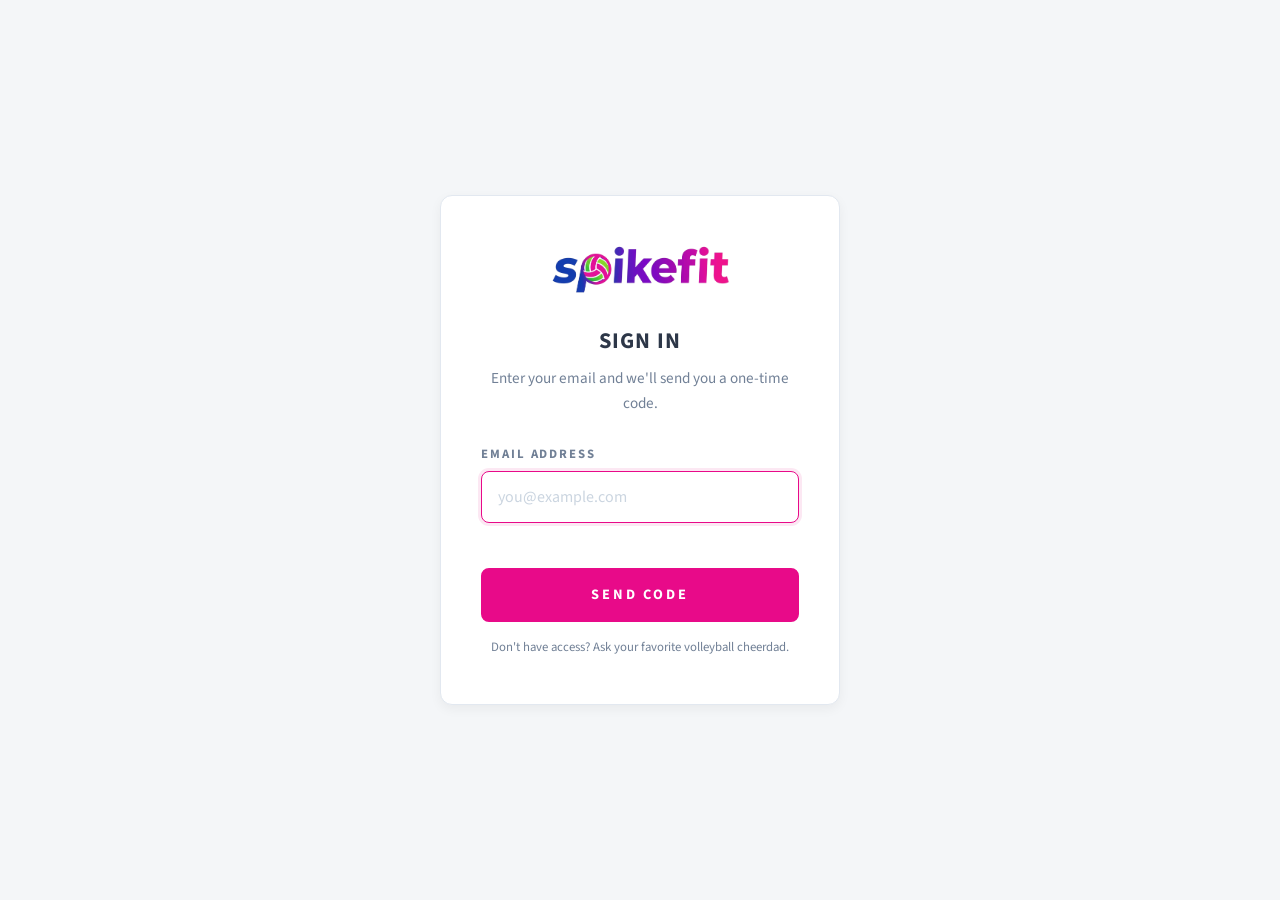
==== commit 22ed5bd8: "Update auth.html Signed-off-by: jfrappier <jfrappier@users.noreply.github.com>" ====
--- a/auth.html
+++ b/auth.html
@@ -2,147 +2,433 @@
 <html lang="en">
 <head>
   <meta charset="UTF-8">
-  <meta name="viewport" content="width=device-width, initial-scale=1.0">
-  <title>Sign in - SpikeFit</title>
-  
-  <!-- Load local fonts -->
+  <meta name="viewport" content="width=device-width, initial-scale=1.0, maximum-scale=1.0, user-scalable=no">
+  <title>Sign in — SpikeFit</title>
+  <link rel="icon" type="image/png" href="favicon.png">
+  <link rel="apple-touch-icon" href="favicon.png">
   <link rel="stylesheet" href="/fonts/fonts.css">
-  
   <style>
-    /* Inline styles are allowed by the 'unsafe-inline' style-src directive in the Worker.
-      If you previously had Tailwind or custom CSS, you can place it here or link an external CSS file.
-    */
     :root {
-      --primary: #e80a89;
-      --primary-hover: #c90876;
-      --bg: #f4f6f8;
-      --text: #2d3748;
-      --text-muted: #718096;
-      --error: #e53e3e;
-    }
+      --bg-body:      #f4f6f8;
+      --bg-panel:     #ffffff;
+      --text-main:    #2d3748;
+      --text-muted:   #718096;
+      --accent:       #e80a89;
+      --accent-hover: #c90875;
+      --accent-light: #fce8f3;
+      --border:       #e2e8f0;
+      --radius-sm:    8px;
+      --radius-md:    12px;
+      --shadow-md:    0 4px 12px rgba(0,0,0,0.05);
+      --shadow-hover: 0 10px 25px rgba(232,10,137,0.15);
+    }
+
+    *, *::before, *::after { box-sizing: border-box; margin: 0; padding: 0; }
+
     body {
+      background: var(--bg-body);
+      color: var(--text-muted);
       font-family: 'Source Sans 3', Helvetica, sans-serif;
-      background-color: var(--bg);
-      color: var(--text);
-      margin: 0;
+      min-height: 100vh;
       display: flex;
+      align-items: center;
       justify-content: center;
-      align-items: center;
-      min-height: 100vh;
-    }
-    .container {
-      background: #ffffff;
-      padding: 2.5rem 2rem;
-      border-radius: 12px;
-      box-shadow: 0 4px 6px -1px rgba(0, 0, 0, 0.1), 0 2px 4px -1px rgba(0, 0, 0, 0.06);
+      padding: 24px;
+    }
+
+    .card {
+      background: var(--bg-panel);
+      border: 1px solid var(--border);
+      border-radius: var(--radius-md);
+      box-shadow: var(--shadow-md);
+      padding: 3em 2.5em;
       width: 100%;
       max-width: 400px;
       text-align: center;
-      box-sizing: border-box;
-    }
+    }
+
     .logo {
-      width: 160px;
-      margin-bottom: 2rem;
-    }
-    h2 {
-      margin: 0 0 0.5rem;
-      font-size: 1.5rem;
-    }
-    p {
+      width: 180px;
+      height: auto;
+      display: block;
+      margin: 0 auto 2em;
+    }
+
+    h1 {
+      color: var(--text-main);
+      font-size: 1.4em;
+      font-weight: 700;
+      letter-spacing: 0.05em;
+      text-transform: uppercase;
+      margin-bottom: 0.4em;
+    }
+
+    .subtitle {
+      font-size: 0.95em;
       color: var(--text-muted);
-      margin: 0 0 1.5rem;
-      font-size: 0.95rem;
-    }
+      line-height: 1.6;
+      margin-bottom: 2em;
+    }
+
+    .subtitle strong {
+      color: var(--accent);
+      font-weight: 600;
+    }
+
+    label {
+      display: block;
+      text-align: left;
+      font-size: 0.8em;
+      font-weight: 700;
+      letter-spacing: 0.15em;
+      text-transform: uppercase;
+      color: var(--text-muted);
+      margin-bottom: 8px;
+    }
+
     input {
       width: 100%;
-      padding: 0.75rem 1rem;
-      margin-bottom: 0.5rem;
-      border: 1px solid #e2e8f0;
-      border-radius: 8px;
-      font-size: 1rem;
-      box-sizing: border-box;
-      font-family: inherit;
-    }
+      background: var(--bg-body);
+      border: 1px solid var(--border);
+      border-radius: var(--radius-sm);
+      color: var(--text-main);
+      font-family: 'Source Sans 3', Helvetica, sans-serif;
+      font-size: 1em;
+      padding: 0.85em 1em;
+      outline: none;
+      transition: border-color 0.2s, box-shadow 0.2s;
+      -webkit-appearance: none;
+    }
+
     input:focus {
-      outline: none;
-      border-color: var(--primary);
-      box-shadow: 0 0 0 3px rgba(232, 10, 137, 0.1);
-    }
-    button {
+      border-color: var(--accent);
+      box-shadow: 0 0 0 3px var(--accent-light);
+      background: var(--bg-panel);
+    }
+
+    input::placeholder { color: #cbd5e0; }
+
+    input#otp-input {
+      font-size: 2em;
+      font-weight: 700;
+      letter-spacing: 0.35em;
+      text-align: center;
+      color: var(--text-main);
+      padding: 0.6em 0.5em;
+    }
+
+    .btn {
+      appearance: none;
+      display: block;
       width: 100%;
-      padding: 0.75rem 1rem;
-      background-color: var(--primary);
-      color: white;
-      border: none;
-      border-radius: 8px;
-      font-size: 1rem;
-      font-weight: 600;
+      margin-top: 1.25em;
+      padding: 1em;
+      background: var(--accent);
+      border: 2px solid var(--accent);
+      border-radius: var(--radius-sm);
+      color: #ffffff;
+      font-family: 'Source Sans 3', Helvetica, sans-serif;
+      font-size: 0.9em;
+      font-weight: 700;
+      letter-spacing: 0.2em;
+      text-transform: uppercase;
       cursor: pointer;
-      transition: background-color 0.2s;
-      font-family: inherit;
-    }
-    button:hover:not(:disabled) {
-      background-color: var(--primary-hover);
-    }
-    button:disabled {
-      opacity: 0.7;
-      cursor: not-allowed;
-    }
+      transition: background 0.2s, border-color 0.2s, transform 0.1s;
+    }
+
+    .btn:hover:not(:disabled) {
+      background: var(--accent-hover);
+      border-color: var(--accent-hover);
+      box-shadow: var(--shadow-hover);
+    }
+
+    .btn:active:not(:disabled) { transform: scale(0.99); }
+
+    .btn:disabled { opacity: 0.45; cursor: not-allowed; }
+
+    .btn.loading { color: transparent; position: relative; }
+    .btn.loading::after {
+      content: '';
+      position: absolute;
+      top: 50%; left: 50%;
+      width: 18px; height: 18px;
+      margin: -9px 0 0 -9px;
+      border: 2px solid rgba(255,255,255,0.4);
+      border-top-color: white;
+      border-radius: 50%;
+      animation: spin 0.6s linear infinite;
+    }
+
+    @keyframes spin { to { transform: rotate(360deg); } }
+
     .btn-ghost {
-      background-color: transparent;
+      background: transparent;
+      border-color: var(--border);
       color: var(--text-muted);
-      margin-top: 0.5rem;
-    }
+      margin-top: 0.75em;
+    }
+
     .btn-ghost:hover:not(:disabled) {
-      background-color: #f7fafc;
-      color: var(--text);
-    }
-    .error-message {
-      color: var(--error);
-      font-size: 0.875rem;
-      min-height: 1.25rem;
-      margin-top: 0.5rem;
-    }
-    .step {
-      display: none;
-    }
-    /* Set step-email to block by default so it shows on first load */
-    #step-email {
-      display: block;
+      border-color: var(--text-main);
+      color: var(--text-main);
+      background: transparent;
+      box-shadow: none;
+    }
+
+    .error {
+      margin-top: 0.75em;
+      font-size: 0.875em;
+      color: #e53e3e;
+      min-height: 1.2em;
+      text-align: left;
+    }
+
+    .hint {
+      font-size: 0.8em;
+      color: var(--text-muted);
+      margin-top: 0.5em;
+      text-align: left;
+    }
+
+    .step { animation: fadeUp 0.25s cubic-bezier(0.16,1,0.3,1); }
+
+    @keyframes fadeUp {
+      from { opacity: 0; transform: translateY(10px); }
+      to   { opacity: 1; transform: none; }
+    }
+
+    .success-icon {
+      width: 64px;
+      height: 64px;
+      background: var(--accent-light);
+      border-radius: 50%;
+      display: flex;
+      align-items: center;
+      justify-content: center;
+      margin: 0 auto 1.5em;
+      font-size: 1.8em;
+    }
+
+    @media (max-width: 480px) {
+      .card { padding: 2em 1.5em; }
     }
   </style>
-
-  <!-- External JS file inclusion - CSP compliant -->
-  <script src="/auth.js" defer></script>
 </head>
 <body>
-  <div class="container">
-    <img src="/logo.png" alt="SpikeFit" class="logo">
-    
-    <!-- Step 1: Email Input -->
-    <div id="step-email" class="step">
-      <h2>Welcome back</h2>
-      <p>Enter your email to sign in to SpikeFit</p>
-      <input type="email" id="email-input" placeholder="you@example.com" autocomplete="email" required>
-      <button id="email-btn">Send Sign-In Code</button>
-      <div id="email-error" class="error-message"></div>
-    </div>
-
-    <!-- Step 2: OTP Verification -->
-    <div id="step-otp" class="step">
-      <h2>Check your email</h2>
-      <p id="otp-subtitle">We sent a 6-digit code to your email.</p>
-      <input type="text" id="otp-input" placeholder="••••••" maxlength="6" autocomplete="one-time-code" pattern="\d*">
-      <button id="otp-btn">Verify Code</button>
-      <button class="btn-ghost">Back</button>
-      <div id="otp-error" class="error-message"></div>
-    </div>
-
-    <!-- Step 3: Success -->
-    <div id="step-success" class="step">
-      <h2>Success!</h2>
-      <p>Signing you in...</p>
-    </div>
+<div class="card">
+
+  <!-- Step 1: Email -->
+  <div id="step-email" class="step">
+    <img
+      src="logo.png"
+      alt="SpikeFit"
+      class="logo"
+    >
+    <h1>Sign In</h1>
+    <p class="subtitle">Enter your email and we'll send you a one-time code.</p>
+
+    <label for="email-input">Email address</label>
+    <input
+      type="email"
+      id="email-input"
+      placeholder="you@example.com"
+      autocomplete="email"
+      autofocus
+    >
+    <div class="error" id="email-error"></div>
+    <button class="btn" id="email-btn" onclick="sendOtp()">Send Code</button>
+    <p style="margin-top: 1.25em; font-size: 0.8em; color: var(--text-muted);">Don't have access? Ask your favorite volleyball cheerdad.</p>
   </div>
+
+  <!-- Step 2: OTP -->
+  <div id="step-otp" class="step" style="display:none">
+    <img
+      src="logo.png"
+      alt="SpikeFit"
+      class="logo"
+    >
+    <h1>Check Your Email</h1>
+    <p class="subtitle" id="otp-subtitle">We sent a 6-digit code to your email.</p>
+
+    <label for="otp-input">One-time code</label>
+    <input
+      type="text"
+      id="otp-input"
+      placeholder="000000"
+      maxlength="6"
+      inputmode="numeric"
+      autocomplete="one-time-code"
+    >
+    <p class="hint">Code expires in 10 minutes.</p>
+    <div class="error" id="otp-error"></div>
+    <button class="btn" id="otp-btn" onclick="verifyOtp()">Verify Code</button>
+    <button class="btn btn-ghost" onclick="goBack()">← Use a different email</button>
+  </div>
+
+  <!-- Step 3: Success -->
+  <div id="step-success" class="step" style="display:none">
+    <div class="success-icon">✓</div>
+    <h1>You're In</h1>
+    <p class="subtitle">Redirecting you to your workout…</p>
+  </div>
+
+</div>
+
+<script>
+  const COOKIE      = 'sf_session';
+  const SESSION_DAYS = 30;
+
+  let emailValue  = '';  // email captured in step 1, used in step 2
+  let otpAttempts = 0;   // client-side attempt counter (worker enforces the real limit)
+
+  // Auto-submit when 6 digits entered
+  document.getElementById('otp-input').addEventListener('input', e => {
+    e.target.value = e.target.value.replace(/\D/g, '');
+    if (e.target.value.length === 6) verifyOtp();
+  });
+
+  document.getElementById('email-input').addEventListener('keydown', e => {
+    if (e.key === 'Enter') sendOtp();
+  });
+
+  document.getElementById('otp-input').addEventListener('keydown', e => {
+    if (e.key === 'Enter') verifyOtp();
+  });
+
+  async function sendOtp() {
+    const emailInput = document.getElementById('email-input');
+    const email      = emailInput.value.trim();
+    const errEl      = document.getElementById('email-error');
+    const btn        = document.getElementById('email-btn');
+
+    // Use the browser's built-in RFC 5322 validator via the email input's validity state
+    if (!emailInput.validity.valid) {
+      errEl.textContent = 'Please enter a valid email address.';
+      return;
+    }
+
+    errEl.textContent = '';
+    setLoading(btn, true);
+
+    try {
+      const res = await fetch('/auth/send', {
+        method: 'POST',
+        headers: { 'Content-Type': 'application/json' },
+        body: JSON.stringify({ email })
+      });
+
+      if (res.status === 403) {
+        emailValue  = email;
+        otpAttempts = 0;
+        document.getElementById('otp-subtitle').textContent =
+          `We sent a 6-digit code to ${email}.`;
+        showStep('step-otp');
+        document.getElementById('otp-input').focus();
+        return;
+      }
+      if (!res.ok) {
+        errEl.textContent = 'Something went wrong — please try again.';
+        return;
+      }
+
+      emailValue  = email;
+      otpAttempts = 0;  // reset counter for fresh code
+      document.getElementById('otp-subtitle').textContent =
+        `We sent a 6-digit code to ${email}.`;
+      showStep('step-otp');
+      document.getElementById('otp-input').focus();
+
+    } catch {
+      errEl.textContent = 'Network error. Check your connection.';
+    } finally {
+      setLoading(btn, false);
+    }
+  }
+
+  async function verifyOtp() {
+    const code  = document.getElementById('otp-input').value.trim();
+    const errEl = document.getElementById('otp-error');
+    const btn   = document.getElementById('otp-btn');
+
+    // Guard: shouldn't be possible to reach this without an email, but just in case
+    if (!emailValue) {
+      errEl.textContent = 'Something went wrong — please start over.';
+      showStep('step-email');
+      return;
+    }
+
+    if (code.length !== 6) {
+      errEl.textContent = 'Enter the 6-digit code from your email.';
+      return;
+    }
+
+    // Client-side attempt limit — real enforcement happens in the worker
+    if (otpAttempts >= 5) {
+      errEl.textContent = 'Too many attempts. Please request a new code.';
+      return;
+    }
+    otpAttempts++;
+
+    errEl.textContent = '';
+    setLoading(btn, true);
+
+    try {
+      const res = await fetch('/auth/verify', {
+        method: 'POST',
+        headers: { 'Content-Type': 'application/json' },
+        body: JSON.stringify({ email: emailValue, code })
+      });
+
+      if (res.status === 429) {
+        errEl.textContent = 'Too many attempts. Please request a new code.';
+        document.getElementById('otp-input').value = '';
+        return;
+      }
+
+      if (!res.ok) {
+        errEl.textContent = 'Incorrect or expired code — try again.';
+        document.getElementById('otp-input').value = '';
+        return;
+      }
+
+      // Worker sets the HttpOnly cookie; we just redirect
+      showStep('step-success');
+
+      // Safe redirect: only allow relative paths on the same origin.
+      const params = new URLSearchParams(window.location.search);
+      const redirect = params.get('redirect');
+      const safeDest = (redirect && /^\/[^/\\]/.test(redirect)) ? redirect : '/app.html';
+      setTimeout(() => {
+        window.location.href = safeDest;
+      }, 800);
+
+    } catch {
+      errEl.textContent = 'Network error. Check your connection.';
+    } finally {
+      setLoading(btn, false);
+    }
+  }
+
+  function goBack() {
+    document.getElementById('otp-input').value = '';
+    document.getElementById('otp-error').textContent = '';
+    otpAttempts = 0;  // reset so a fresh code gets a fresh counter
+    showStep('step-email');
+    document.getElementById('email-input').focus();
+  }
+
+  function showStep(id) {
+    ['step-email', 'step-otp', 'step-success'].forEach(s => {
+      const el = document.getElementById(s);
+      el.style.display = s === id ? 'block' : 'none';
+      if (s === id) el.classList.add('step');
+    });
+  }
+
+  function setLoading(btn, on) {
+    btn.disabled = on;
+    btn.classList.toggle('loading', on);
+  }
+</script>
 </body>
 </html>
